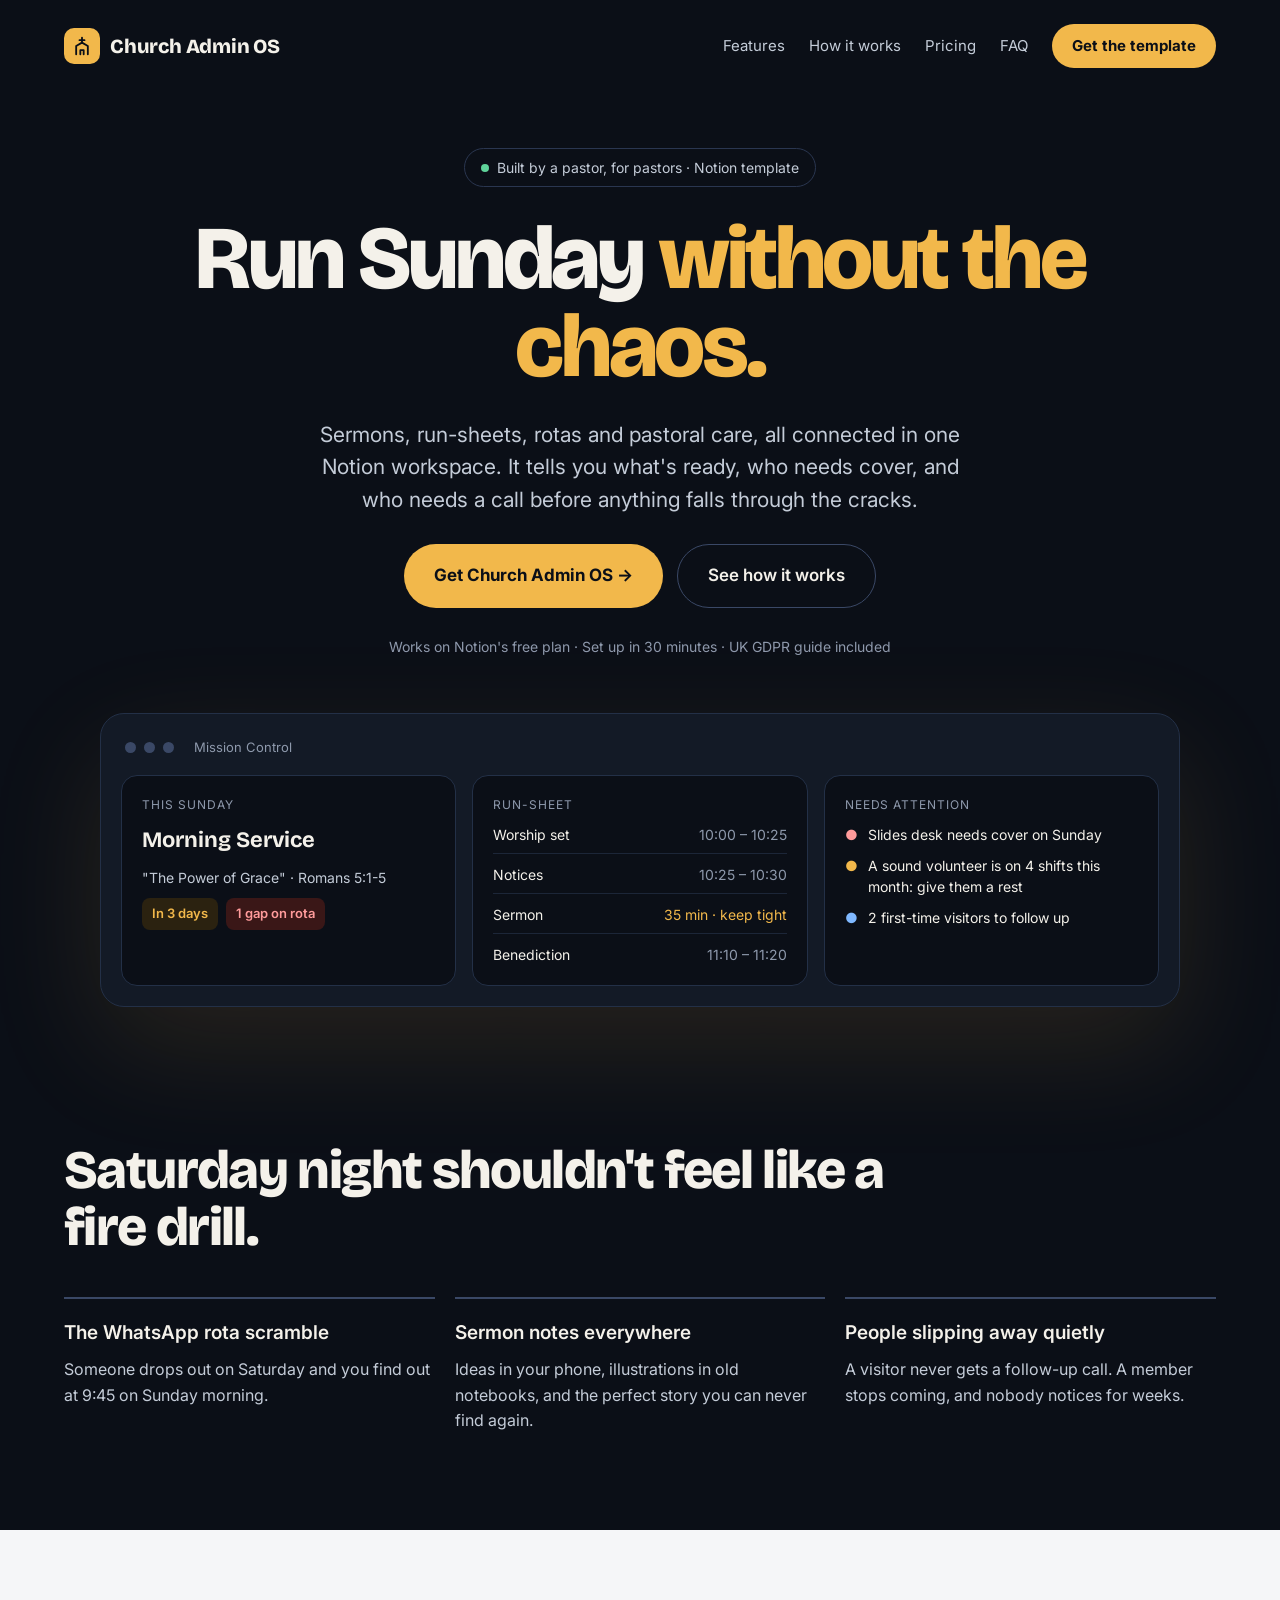
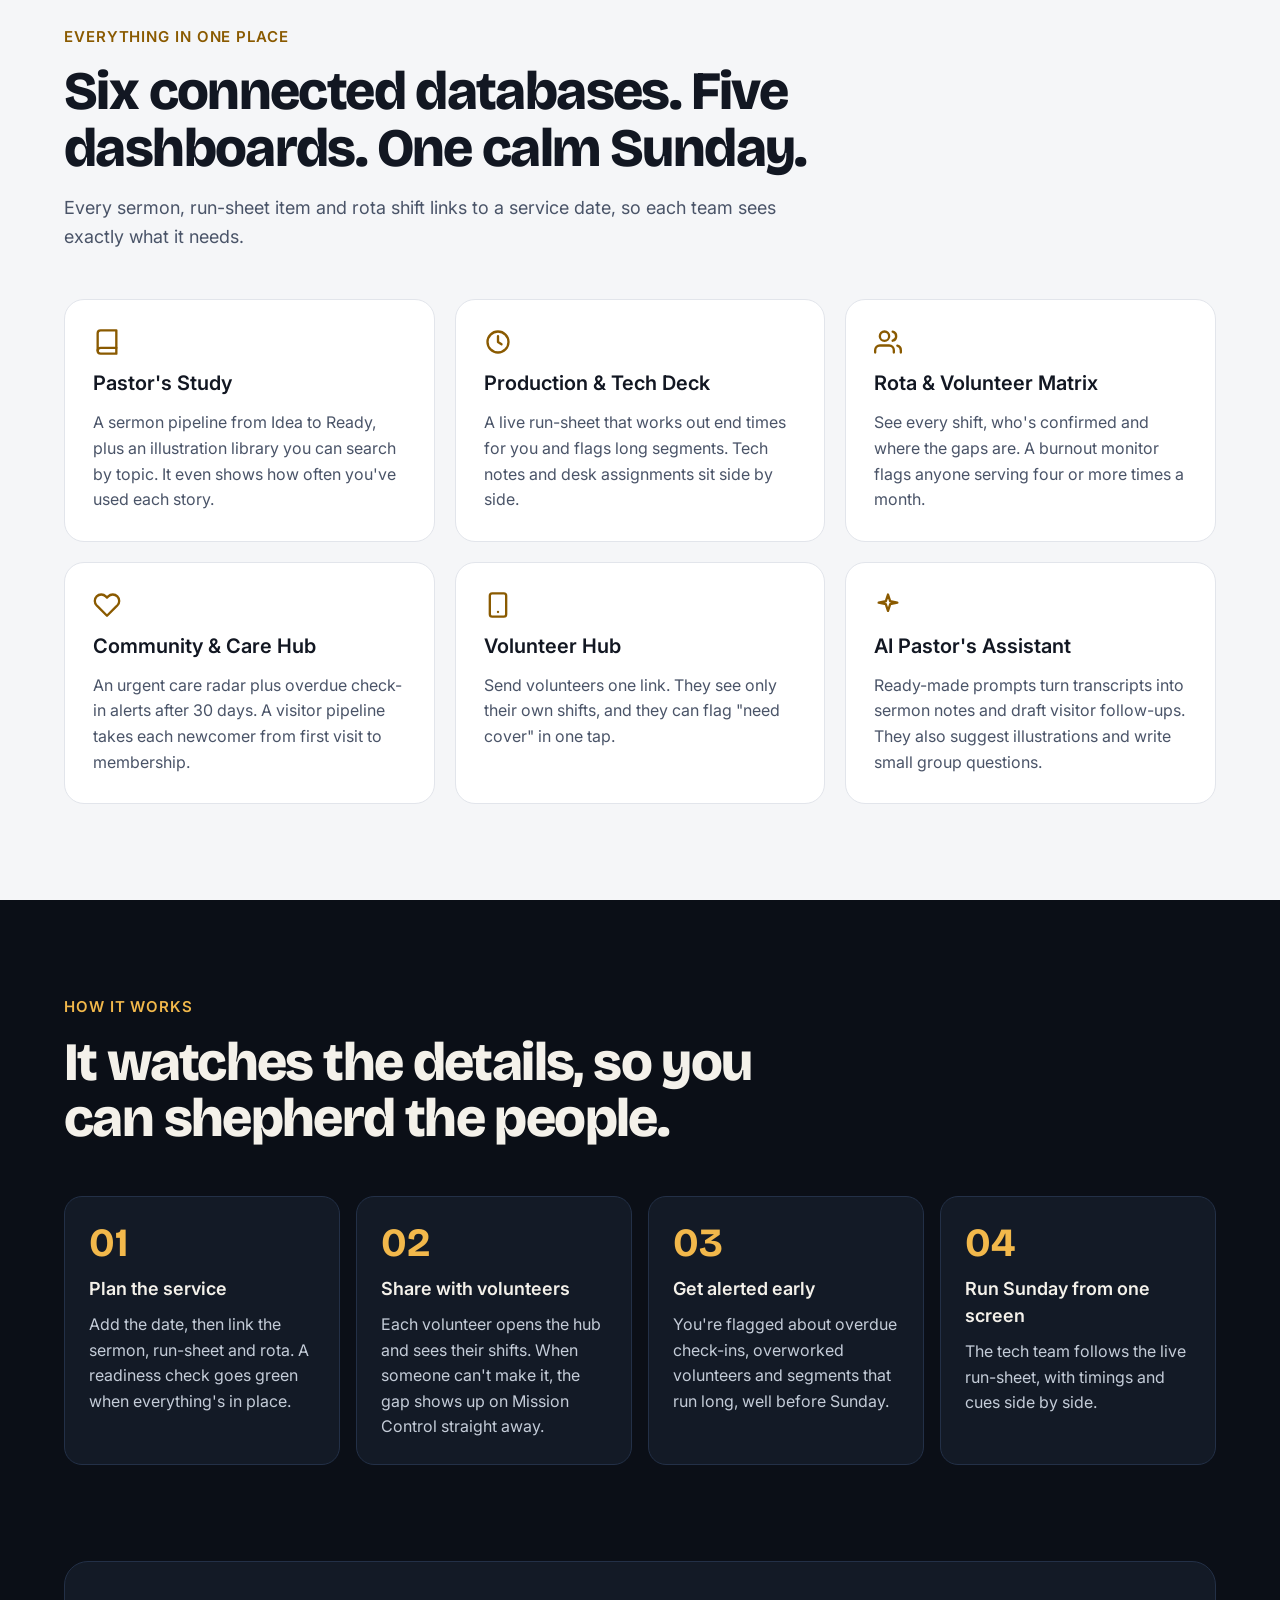
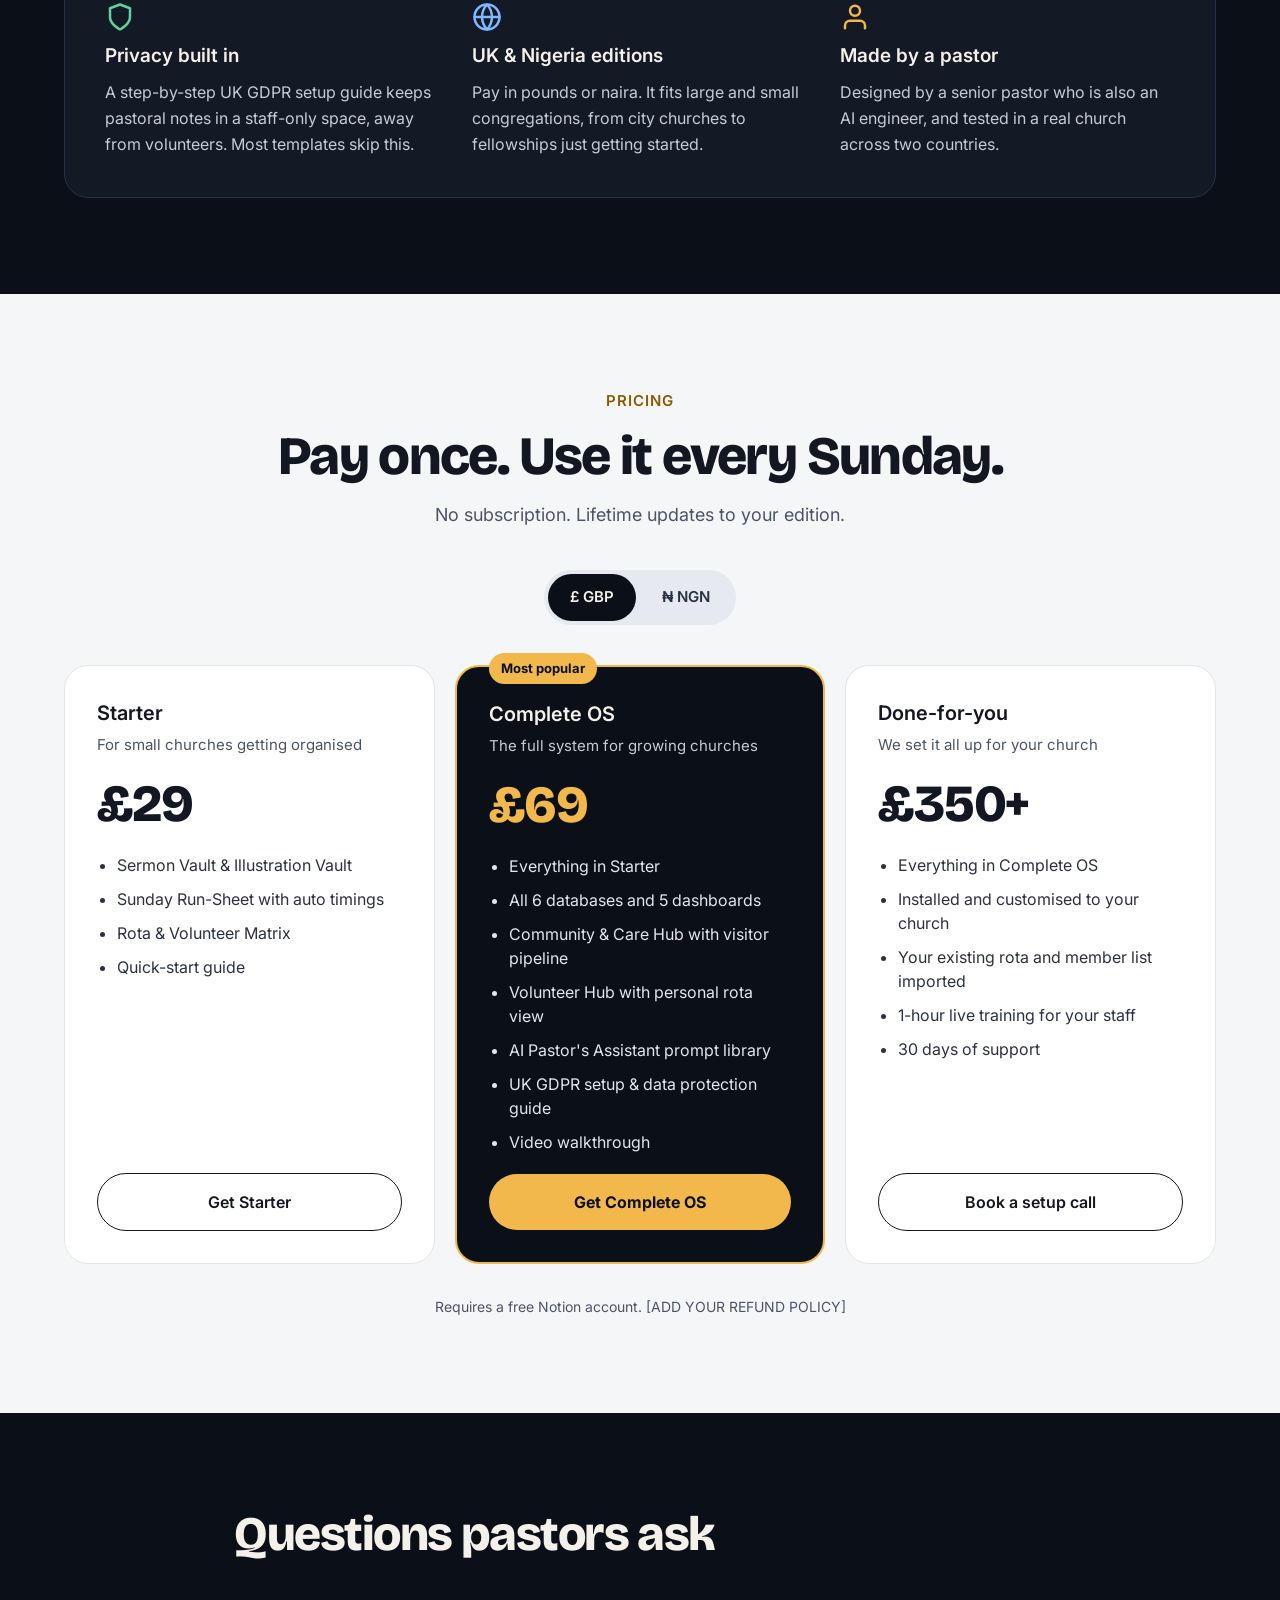
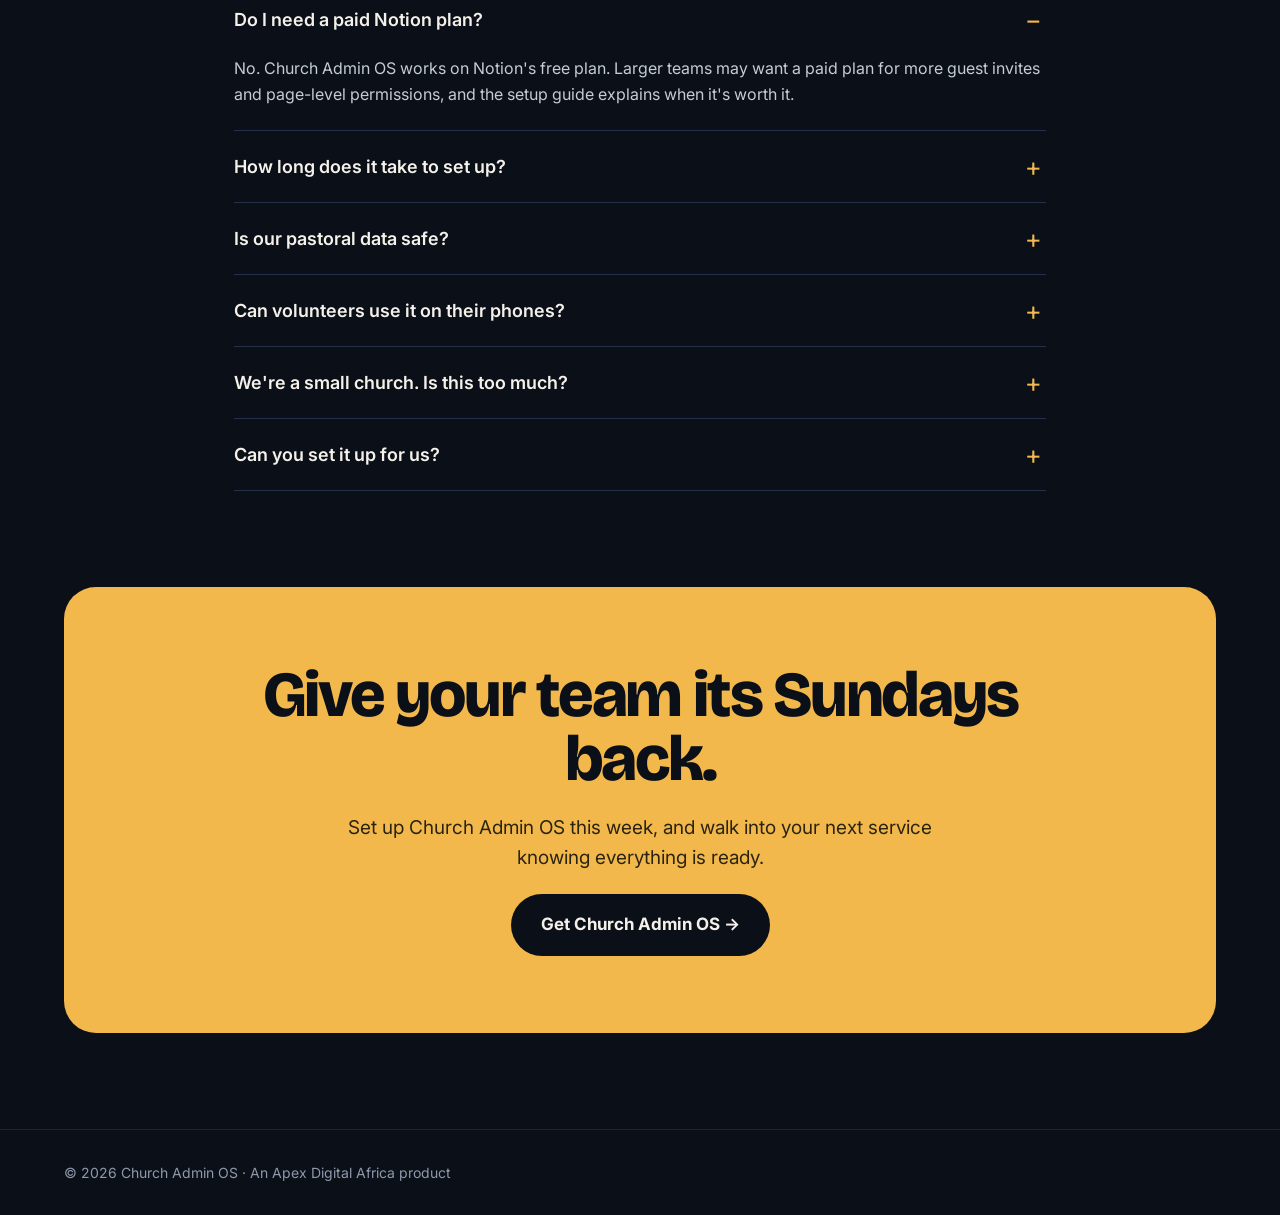
==== index.html @ ea5a67c4 "Church Admin OS landing page Static landing site: hero, features, how it works, pricing with GBP/NGN" ====
<!doctype html>
<html lang="en-GB">
<head>
<meta charset="utf-8">
<meta name="viewport" content="width=device-width, initial-scale=1">
<title>Church Admin OS — Run Sunday without the chaos</title>
<meta name="description" content="Sermons, run-sheets, rotas and pastoral care, connected in one Notion workspace for pastors, staff and volunteers. Includes a UK GDPR setup guide.">
<meta name="theme-color" content="#0B0F17">
<link rel="icon" href="/favicon.svg" type="image/svg+xml">
<link rel="apple-touch-icon" href="/apple-touch-icon.png">

<meta property="og:type" content="website">
<meta property="og:title" content="Church Admin OS — Run Sunday without the chaos">
<meta property="og:description" content="Sermons, run-sheets, rotas and pastoral care in one Notion workspace. Built by a pastor, for pastors.">
<meta property="og:image" content="/og-image.png">
<meta property="og:image:width" content="1200">
<meta property="og:image:height" content="630">
<meta name="twitter:card" content="summary_large_image">

<link rel="preconnect" href="https://fonts.googleapis.com">
<link rel="preconnect" href="https://fonts.gstatic.com" crossorigin>
<link href="https://fonts.googleapis.com/css2?family=Bricolage+Grotesque:opsz,wght@12..96,500;12..96,700;12..96,800&family=Inter:wght@400;500;600;700&display=swap" rel="stylesheet">
<link rel="stylesheet" href="/styles.css">
</head>
<body>

<a class="skip" href="#main">Skip to content</a>

<header class="nav wrap">
  <a class="brand" href="#top" aria-label="Church Admin OS home">
    <span class="mark" aria-hidden="true">
      <svg width="20" height="20" viewBox="0 0 24 24" fill="none" stroke="#0B0F17" stroke-width="2.2" stroke-linecap="round" stroke-linejoin="round"><path d="M12 2v6"/><path d="M9 5h6"/><path d="M5 22V12l7-4 7 4v10"/><path d="M10 22v-5h4v5"/></svg>
    </span>
    <span class="brand-name">Church Admin OS</span>
  </a>
  <nav aria-label="Main">
    <a href="#features">Features</a>
    <a href="#how">How it works</a>
    <a href="#pricing">Pricing</a>
    <a href="#faq">FAQ</a>
    <a class="btn btn-gold btn-sm" href="#pricing">Get the template</a>
  </nav>
</header>

<main id="main">

<!-- HERO -->
<section id="top" class="hero wrap">
  <p class="pill"><span class="dot" aria-hidden="true"></span>Built by a pastor, for pastors · Notion template</p>
  <h1>Run Sunday <span class="gold">without the chaos.</span></h1>
  <p class="lede">Sermons, run-sheets, rotas and pastoral care, all connected in one Notion workspace. It tells you what's ready, who needs cover, and who needs a call before anything falls through the cracks.</p>
  <div class="cta-row">
    <a class="btn btn-gold btn-lg" href="#pricing">Get Church Admin OS →</a>
    <a class="btn btn-ghost btn-lg" href="#how">See how it works</a>
  </div>
  <p class="fine">Works on Notion's free plan · Set up in 30 minutes · UK GDPR guide included</p>

  <div class="mock" aria-label="Preview of the Mission Control dashboard" role="img">
    <div class="mock-bar" aria-hidden="true"><i></i><i></i><i></i><span>Mission Control</span></div>
    <div class="mock-grid" aria-hidden="true">
      <div class="card">
        <p class="eyebrow">This Sunday</p>
        <p class="card-title">Morning Service</p>
        <p class="muted">"The Power of Grace" · Romans 5:1-5</p>
        <div class="tags"><span class="tag tag-gold">In 3 days</span><span class="tag tag-red">1 gap on rota</span></div>
      </div>
      <div class="card">
        <p class="eyebrow">Run-sheet</p>
        <div class="row"><span>Worship set</span><span class="muted">10:00 – 10:25</span></div>
        <div class="row"><span>Notices</span><span class="muted">10:25 – 10:30</span></div>
        <div class="row"><span>Sermon</span><span class="gold">35 min · keep tight</span></div>
        <div class="row last"><span>Benediction</span><span class="muted">11:10 – 11:20</span></div>
      </div>
      <div class="card">
        <p class="eyebrow">Needs attention</p>
        <p class="alert"><b class="c-red">●</b>Slides desk needs cover on Sunday</p>
        <p class="alert"><b class="c-gold">●</b>A sound volunteer is on 4 shifts this month: give them a rest</p>
        <p class="alert"><b class="c-blue">●</b>2 first-time visitors to follow up</p>
      </div>
    </div>
  </div>
</section>

<!-- PROBLEM -->
<section class="wrap section">
  <h2 class="h2 narrow">Saturday night shouldn't feel like a fire drill.</h2>
  <div class="grid-3">
    <div class="pain"><h3>The WhatsApp rota scramble</h3><p>Someone drops out on Saturday and you find out at 9:45 on Sunday morning.</p></div>
    <div class="pain"><h3>Sermon notes everywhere</h3><p>Ideas in your phone, illustrations in old notebooks, and the perfect story you can never find again.</p></div>
    <div class="pain"><h3>People slipping away quietly</h3><p>A visitor never gets a follow-up call. A member stops coming, and nobody notices for weeks.</p></div>
  </div>
</section>

<!-- FEATURES -->
<section id="features" class="light">
  <div class="wrap section">
    <div class="head">
      <p class="kicker kicker-dark">Everything in one place</p>
      <h2 class="h2">Six connected databases. Five dashboards. One calm Sunday.</h2>
      <p class="sub">Every sermon, run-sheet item and rota shift links to a service date, so each team sees exactly what it needs.</p>
    </div>
    <div class="grid-feat">
      <article class="feat">
        <svg viewBox="0 0 24 24" aria-hidden="true"><path d="M4 19.5A2.5 2.5 0 0 1 6.5 17H20"/><path d="M6.5 2H20v20H6.5A2.5 2.5 0 0 1 4 19.5v-15A2.5 2.5 0 0 1 6.5 2z"/></svg>
        <h3>Pastor's Study</h3>
        <p>A sermon pipeline from Idea to Ready, plus an illustration library you can search by topic. It even shows how often you've used each story.</p>
      </article>
      <article class="feat">
        <svg viewBox="0 0 24 24" aria-hidden="true"><circle cx="12" cy="12" r="9"/><path d="M12 7v5l3 2"/></svg>
        <h3>Production &amp; Tech Deck</h3>
        <p>A live run-sheet that works out end times for you and flags long segments. Tech notes and desk assignments sit side by side.</p>
      </article>
      <article class="feat">
        <svg viewBox="0 0 24 24" aria-hidden="true"><path d="M17 21v-2a4 4 0 0 0-4-4H5a4 4 0 0 0-4 4v2"/><circle cx="9" cy="7" r="4"/><path d="M23 21v-2a4 4 0 0 0-3-3.87"/><path d="M16 3.13a4 4 0 0 1 0 7.75"/></svg>
        <h3>Rota &amp; Volunteer Matrix</h3>
        <p>See every shift, who's confirmed and where the gaps are. A burnout monitor flags anyone serving four or more times a month.</p>
      </article>
      <article class="feat">
        <svg viewBox="0 0 24 24" aria-hidden="true"><path d="M20.84 4.61a5.5 5.5 0 0 0-7.78 0L12 5.67l-1.06-1.06a5.5 5.5 0 0 0-7.78 7.78l1.06 1.06L12 21.23l7.78-7.78 1.06-1.06a5.5 5.5 0 0 0 0-7.78z"/></svg>
        <h3>Community &amp; Care Hub</h3>
        <p>An urgent care radar plus overdue check-in alerts after 30 days. A visitor pipeline takes each newcomer from first visit to membership.</p>
      </article>
      <article class="feat">
        <svg viewBox="0 0 24 24" aria-hidden="true"><rect x="5" y="2" width="14" height="20" rx="2"/><path d="M12 18h.01"/></svg>
        <h3>Volunteer Hub</h3>
        <p>Send volunteers one link. They see only their own shifts, and they can flag "need cover" in one tap.</p>
      </article>
      <article class="feat">
        <svg viewBox="0 0 24 24" aria-hidden="true"><path d="M12 3l1.9 5.8L20 10l-6.1 1.2L12 17l-1.9-5.8L4 10l6.1-1.2z"/></svg>
        <h3>AI Pastor's Assistant</h3>
        <p>Ready-made prompts turn transcripts into sermon notes and draft visitor follow-ups. They also suggest illustrations and write small group questions.</p>
      </article>
    </div>
  </div>
</section>

<!-- HOW -->
<section id="how" class="wrap section">
  <div class="head">
    <p class="kicker">How it works</p>
    <h2 class="h2">It watches the details, so you can shepherd the people.</h2>
  </div>
  <ol class="steps">
    <li><span class="num">01</span><h3>Plan the service</h3><p>Add the date, then link the sermon, run-sheet and rota. A readiness check goes green when everything's in place.</p></li>
    <li><span class="num">02</span><h3>Share with volunteers</h3><p>Each volunteer opens the hub and sees their shifts. When someone can't make it, the gap shows up on Mission Control straight away.</p></li>
    <li><span class="num">03</span><h3>Get alerted early</h3><p>You're flagged about overdue check-ins, overworked volunteers and segments that run long, well before Sunday.</p></li>
    <li><span class="num">04</span><h3>Run Sunday from one screen</h3><p>The tech team follows the live run-sheet, with timings and cues side by side.</p></li>
  </ol>
</section>

<!-- TRUST -->
<section class="wrap section-tight">
  <div class="trust">
    <div>
      <svg viewBox="0 0 24 24" class="ic-green" aria-hidden="true"><path d="M12 22s8-4 8-10V5l-8-3-8 3v7c0 6 8 10 8 10z"/></svg>
      <h3>Privacy built in</h3>
      <p>A step-by-step UK GDPR setup guide keeps pastoral notes in a staff-only space, away from volunteers. Most templates skip this.</p>
    </div>
    <div>
      <svg viewBox="0 0 24 24" class="ic-blue" aria-hidden="true"><circle cx="12" cy="12" r="10"/><path d="M2 12h20"/><path d="M12 2a15.3 15.3 0 0 1 4 10 15.3 15.3 0 0 1-4 10 15.3 15.3 0 0 1-4-10 15.3 15.3 0 0 1 4-10z"/></svg>
      <h3>UK &amp; Nigeria editions</h3>
      <p>Pay in pounds or naira. It fits large and small congregations, from city churches to fellowships just getting started.</p>
    </div>
    <div>
      <svg viewBox="0 0 24 24" class="ic-gold" aria-hidden="true"><path d="M20 21v-2a4 4 0 0 0-4-4H8a4 4 0 0 0-4 4v2"/><circle cx="12" cy="7" r="4"/></svg>
      <h3>Made by a pastor</h3>
      <p>Designed by a senior pastor who is also an AI engineer, and tested in a real church across two countries.</p>
    </div>
  </div>
</section>

<!-- TESTIMONIAL: hidden until you add a real quote (see README) -->
<section class="wrap quote" hidden>
  <blockquote>
    <p>"[ADD A REAL QUOTE FROM AN EARLY PASTOR OR CHURCH ADMIN]"</p>
    <footer>[Name], [Role], [Church, City]</footer>
  </blockquote>
</section>

<!-- PRICING -->
<section id="pricing" class="light">
  <div class="wrap section center">
    <div class="head center">
      <p class="kicker kicker-dark">Pricing</p>
      <h2 class="h2">Pay once. Use it every Sunday.</h2>
      <p class="sub">No subscription. Lifetime updates to your edition.</p>
    </div>

    <div class="toggle" role="group" aria-label="Currency">
      <button type="button" data-cur="gbp" aria-pressed="true">£ GBP</button>
      <button type="button" data-cur="ngn" aria-pressed="false">₦ NGN</button>
    </div>

    <div class="plans">
      <div class="plan">
        <h3>Starter</h3>
        <p class="plan-sub">For small churches getting organised</p>
        <p class="price" data-gbp="£29" data-ngn="₦25,000">£29</p>
        <ul>
          <li>Sermon Vault &amp; Illustration Vault</li>
          <li>Sunday Run-Sheet with auto timings</li>
          <li>Rota &amp; Volunteer Matrix</li>
          <li>Quick-start guide</li>
        </ul>
        <a class="btn btn-outline" data-checkout="starter" href="#pricing">Get Starter</a>
      </div>

      <div class="plan plan-featured">
        <span class="badge">Most popular</span>
        <h3>Complete OS</h3>
        <p class="plan-sub">The full system for growing churches</p>
        <p class="price gold" data-gbp="£69" data-ngn="₦60,000">£69</p>
        <ul>
          <li>Everything in Starter</li>
          <li>All 6 databases and 5 dashboards</li>
          <li>Community &amp; Care Hub with visitor pipeline</li>
          <li>Volunteer Hub with personal rota view</li>
          <li>AI Pastor's Assistant prompt library</li>
          <li>UK GDPR setup &amp; data protection guide</li>
          <li>Video walkthrough</li>
        </ul>
        <a class="btn btn-gold" data-checkout="complete" href="#pricing">Get Complete OS</a>
      </div>

      <div class="plan">
        <h3>Done-for-you</h3>
        <p class="plan-sub">We set it all up for your church</p>
        <p class="price" data-gbp="£350+" data-ngn="₦300,000+">£350+</p>
        <ul>
          <li>Everything in Complete OS</li>
          <li>Installed and customised to your church</li>
          <li>Your existing rota and member list imported</li>
          <li>1-hour live training for your staff</li>
          <li>30 days of support</li>
        </ul>
        <a class="btn btn-outline" data-checkout="done_for_you" href="#pricing">Book a setup call</a>
      </div>
    </div>
    <p class="fine dark">Requires a free Notion account. <span id="refund-policy">[ADD YOUR REFUND POLICY]</span></p>
  </div>
</section>

<!-- FAQ -->
<section id="faq" class="wrap section faq">
  <h2 class="h2">Questions pastors ask</h2>
  <details open>
    <summary>Do I need a paid Notion plan?</summary>
    <p>No. Church Admin OS works on Notion's free plan. Larger teams may want a paid plan for more guest invites and page-level permissions, and the setup guide explains when it's worth it.</p>
  </details>
  <details>
    <summary>How long does it take to set up?</summary>
    <p>About 30 minutes for the basics. The setup guide walks you through clearing the demo data, adding your first Sunday and inviting volunteers.</p>
  </details>
  <details>
    <summary>Is our pastoral data safe?</summary>
    <p>The template includes a UK GDPR setup guide. It shows you how to keep care notes in a staff-only area so volunteers only ever see their own rota.</p>
  </details>
  <details>
    <summary>Can volunteers use it on their phones?</summary>
    <p>Yes. The Volunteer Hub works in the free Notion mobile app. Volunteers tap a link to see their shifts and can flag when they need cover.</p>
  </details>
  <details>
    <summary>We're a small church. Is this too much?</summary>
    <p>Start with the Starter edition and only the parts you need. Everything is connected, so you can grow into the full system later.</p>
  </details>
  <details>
    <summary>Can you set it up for us?</summary>
    <p>Yes. The Done-for-you package includes installation, customisation, importing your existing lists and live training for your team.</p>
  </details>
</section>

<!-- FINAL CTA -->
<section class="wrap section-tight">
  <div class="final">
    <h2>Give your team its Sundays back.</h2>
    <p>Set up Church Admin OS this week, and walk into your next service knowing everything is ready.</p>
    <a class="btn btn-dark btn-lg" href="#pricing">Get Church Admin OS →</a>
  </div>
</section>

</main>

<footer class="foot">
  <div class="wrap foot-in">
    <p>© <span id="year">2026</span> Church Admin OS · An Apex Digital Africa product</p>
  </div>
</footer>

<script src="/main.js" defer></script>
</body>
</html>
---- styles.css ----
:root {
  --ink: #0B0F17;
  --surface: #131A26;
  --line: #233047;
  --line-soft: #1C2638;
  --text: #F4F1EA;
  --muted: #C4CCD8;
  --faint: #8E99AC;
  --gold: #F2B84B;
  --gold-hover: #FFD27A;
  --gold-deep: #8A5A00;
  --light: #F5F6F8;
  --light-line: #E2E5EB;
  --light-text: #121722;
  --light-muted: #4A5468;
  --red: #FF9B9B;
  --blue: #7FB8FF;
  --green: #5FD39A;
  --display: 'Bricolage Grotesque', system-ui, sans-serif;
  --body: Inter, system-ui, -apple-system, 'Segoe UI', sans-serif;
}

*, *::before, *::after { box-sizing: border-box; }
html { scroll-behavior: smooth; }
@media (prefers-reduced-motion: reduce) { html { scroll-behavior: auto; } }
body { margin: 0; background: var(--ink); color: var(--text); font-family: var(--body); line-height: 1.5; -webkit-font-smoothing: antialiased; }
h1, h2, h3, p { margin: 0; }
img, svg { display: block; }
a { color: var(--gold); }
a:hover { color: var(--gold-hover); }
:focus-visible { outline: 3px solid var(--gold); outline-offset: 3px; border-radius: 6px; }

.skip { position: absolute; left: -9999px; top: 8px; background: var(--gold); color: var(--ink); padding: 10px 16px; border-radius: 8px; font-weight: 600; z-index: 10; }
.skip:focus { left: 8px; }

.wrap { max-width: 1200px; margin: 0 auto; padding-left: 24px; padding-right: 24px; }
.section { padding-top: 96px; padding-bottom: 96px; }
.section-tight { padding-bottom: 96px; }
.center { text-align: center; }

/* NAV */
.nav { display: flex; flex-wrap: wrap; align-items: center; justify-content: space-between; gap: 16px; padding-top: 24px; padding-bottom: 24px; }
.brand { display: flex; align-items: center; gap: 10px; text-decoration: none; color: var(--text); }
.brand:hover { color: var(--text); }
.mark { width: 36px; height: 36px; border-radius: 10px; background: var(--gold); display: flex; align-items: center; justify-content: center; }
.brand-name { font-family: var(--display); font-weight: 800; font-size: 20px; letter-spacing: -0.01em; }
.nav nav { display: flex; flex-wrap: wrap; align-items: center; gap: 24px; font-size: 15px; }
.nav nav a:not(.btn) { color: var(--muted); text-decoration: none; }
.nav nav a:not(.btn):hover { color: var(--text); }
@media (max-width: 720px) {
  .nav { flex-wrap: nowrap; }
  .nav nav { gap: 0; }
  .nav nav a:not(.btn) { display: none; }
  .brand-name { font-size: 17px; }
  .btn-sm { padding: 10px 16px; font-size: 14px; white-space: nowrap; }
}

/* BUTTONS */
.btn { display: inline-flex; align-items: center; justify-content: center; min-height: 44px; border-radius: 999px; font-weight: 600; text-decoration: none; transition: transform .15s ease, background-color .15s ease; }
.btn:hover { transform: translateY(-1px); }
.btn-sm { padding: 10px 20px; }
.btn-lg { padding: 18px 30px; font-size: 17px; }
.btn-gold { background: var(--gold); color: var(--ink); font-weight: 700; }
.btn-gold:hover { background: var(--gold-hover); color: var(--ink); }
.btn-ghost { border: 1px solid #3A4866; color: var(--text); }
.btn-ghost:hover { border-color: var(--muted); color: var(--text); }
.btn-outline { border: 1.5px solid var(--light-text); color: var(--light-text); padding: 16px; }
.btn-outline:hover { background: var(--light-text); color: #fff; }
.btn-dark { background: var(--ink); color: var(--text); font-weight: 700; }
.btn-dark:hover { color: var(--gold); }
.plan .btn { width: 100%; padding: 16px; }

/* HERO */
.hero { display: flex; flex-direction: column; align-items: center; text-align: center; gap: 28px; padding-top: 56px; padding-bottom: 40px; }
.pill { display: inline-flex; align-items: center; gap: 8px; border: 1px solid #2A3650; border-radius: 999px; padding: 8px 16px; font-size: 14px; color: var(--muted); }
.dot { width: 8px; height: 8px; border-radius: 50%; background: var(--green); }
h1 { font-family: var(--display); font-weight: 800; font-size: clamp(44px, 7vw, 92px); line-height: 0.98; letter-spacing: -0.035em; max-width: 1000px; }
.gold { color: var(--gold); }
.lede { font-size: clamp(18px, 2vw, 21px); line-height: 1.55; color: var(--muted); max-width: 680px; }
.cta-row { display: flex; flex-wrap: wrap; justify-content: center; gap: 14px; }
.fine { font-size: 14px; color: var(--faint); }
.fine.dark { color: var(--light-muted); margin-top: 32px; }

/* MOCK */
.mock { width: 100%; max-width: 1080px; margin-top: 28px; background: var(--surface); border: 1px solid var(--line); border-radius: 24px; padding: 20px; text-align: left; box-shadow: 0 40px 120px rgba(242,184,75,.12); }
.mock-bar { display: flex; align-items: center; gap: 8px; padding: 4px 4px 18px; }
.mock-bar i { width: 11px; height: 11px; border-radius: 50%; background: #3A4866; }
.mock-bar span { margin-left: 12px; font-size: 13px; color: var(--faint); }
.mock-grid { display: grid; grid-template-columns: repeat(auto-fit, minmax(240px, 1fr)); gap: 16px; }
.card { background: var(--ink); border: 1px solid var(--line); border-radius: 16px; padding: 20px; display: flex; flex-direction: column; gap: 10px; }
.eyebrow { font-size: 12px; text-transform: uppercase; letter-spacing: .08em; color: var(--faint); }
.card-title { font-family: var(--display); font-weight: 700; font-size: 22px; }
.muted { color: var(--muted); font-size: 14px; }
.row .muted { color: var(--faint); }
.tags { display: flex; flex-wrap: wrap; gap: 8px; }
.tag { font-size: 13px; font-weight: 600; padding: 6px 10px; border-radius: 8px; }
.tag-gold { background: #2B2210; color: var(--gold); }
.tag-red { background: #3A1717; color: var(--red); }
.row { display: flex; justify-content: space-between; gap: 12px; font-size: 14px; border-bottom: 1px solid var(--line-soft); padding-bottom: 8px; }
.row.last { border-bottom: 0; padding-bottom: 0; }
.row .gold { font-size: 14px; }
.alert { display: flex; gap: 10px; font-size: 14px; }
.alert b { font-weight: 400; }
.c-red { color: var(--red); } .c-gold { color: var(--gold); } .c-blue { color: var(--blue); }

/* HEADINGS */
.h2 { font-family: var(--display); font-weight: 800; font-size: clamp(32px, 4.5vw, 54px); line-height: 1.05; letter-spacing: -0.03em; }
.narrow { max-width: 820px; margin-bottom: 40px; }
.head { display: flex; flex-direction: column; gap: 16px; max-width: 760px; margin-bottom: 48px; }
.head.center { align-items: center; margin-left: auto; margin-right: auto; margin-bottom: 40px; }
.kicker { font-weight: 600; color: var(--gold); font-size: 15px; letter-spacing: .06em; text-transform: uppercase; }
.kicker-dark { color: var(--gold-deep); }
.sub { font-size: 18px; line-height: 1.6; color: var(--light-muted); }

/* PROBLEM */
.grid-3 { display: grid; grid-template-columns: repeat(auto-fit, minmax(280px, 1fr)); gap: 20px; }
.pain { border-top: 2px solid #3A4866; padding-top: 20px; display: flex; flex-direction: column; gap: 10px; }
.pain h3 { font-weight: 600; font-size: 19px; }
.pain p { color: var(--muted); line-height: 1.6; }

/* LIGHT SECTIONS */
.light { background: var(--light); color: var(--light-text); }
.grid-feat { display: grid; grid-template-columns: repeat(auto-fit, minmax(300px, 1fr)); gap: 20px; }
.feat { background: #fff; border: 1px solid var(--light-line); border-radius: 20px; padding: 28px; display: flex; flex-direction: column; gap: 12px; transition: transform .2s ease, box-shadow .2s ease; }
.feat:hover { transform: translateY(-3px); box-shadow: 0 18px 40px rgba(18,23,34,.08); }
.feat svg { width: 28px; height: 28px; fill: none; stroke: var(--gold-deep); stroke-width: 2; stroke-linecap: round; stroke-linejoin: round; }
.feat h3 { font-size: 20px; font-weight: 600; }
.feat p { color: var(--light-muted); line-height: 1.6; }

/* STEPS */
.steps { list-style: none; padding: 0; margin: 0; display: grid; grid-template-columns: repeat(auto-fit, minmax(260px, 1fr)); gap: 16px; }
.steps li { background: var(--surface); border: 1px solid var(--line); border-radius: 18px; padding: 24px; display: flex; flex-direction: column; gap: 10px; }
.num { font-family: var(--display); font-weight: 700; font-size: 40px; color: var(--gold); line-height: 1.1; }
.steps h3 { font-weight: 600; font-size: 18px; }
.steps p { color: var(--muted); line-height: 1.6; }

/* TRUST */
.trust { background: var(--surface); border: 1px solid var(--line); border-radius: 24px; padding: 40px; display: grid; grid-template-columns: repeat(auto-fit, minmax(280px, 1fr)); gap: 32px; }
.trust > div { display: flex; flex-direction: column; gap: 10px; }
.trust svg { width: 30px; height: 30px; fill: none; stroke-width: 2; stroke-linecap: round; stroke-linejoin: round; }
.ic-green { stroke: var(--green); } .ic-blue { stroke: var(--blue); } .ic-gold { stroke: var(--gold); }
.trust h3 { font-weight: 600; font-size: 19px; }
.trust p { color: var(--muted); line-height: 1.6; }

/* QUOTE */
.quote { max-width: 900px; padding-bottom: 96px; text-align: center; }
.quote blockquote { margin: 0; display: flex; flex-direction: column; gap: 20px; }
.quote p { font-family: var(--display); font-weight: 500; font-size: clamp(24px, 3vw, 34px); line-height: 1.3; letter-spacing: -.015em; }
.quote footer { color: var(--faint); }

/* PRICING */
.toggle { display: inline-flex; background: #E6E9EF; border-radius: 999px; padding: 4px; gap: 4px; margin-bottom: 40px; }
.toggle button { border: 0; border-radius: 999px; padding: 12px 22px; min-height: 44px; font: inherit; font-weight: 600; font-size: 15px; cursor: pointer; background: transparent; color: #2A3242; }
.toggle button[aria-pressed="true"] { background: var(--ink); color: var(--text); }
.plans { display: grid; grid-template-columns: repeat(auto-fit, minmax(290px, 1fr)); gap: 20px; align-items: stretch; text-align: left; }
.plan { background: #fff; border: 1px solid var(--light-line); border-radius: 24px; padding: 32px; display: flex; flex-direction: column; gap: 20px; position: relative; }
.plan h3 { font-weight: 600; font-size: 20px; }
.plan-sub { color: var(--light-muted); font-size: 15px; margin-top: -14px; }
.price { font-family: var(--display); font-weight: 800; font-size: 52px; letter-spacing: -.03em; line-height: 1.1; }
.plan ul { margin: 0; padding-left: 20px; display: flex; flex-direction: column; gap: 10px; color: #2A3242; line-height: 1.5; flex-grow: 1; }
.plan-featured { background: var(--ink); color: var(--text); border: 2px solid var(--gold); }
.plan-featured .plan-sub { color: var(--muted); }
.plan-featured ul { color: #E2E6EE; }
.badge { position: absolute; top: -14px; left: 32px; background: var(--gold); color: var(--ink); font-size: 13px; font-weight: 700; padding: 6px 12px; border-radius: 999px; }

/* FAQ */
.faq { max-width: 860px; }
.faq .h2 { font-size: clamp(32px, 4.5vw, 48px); margin-bottom: 24px; }
details { border-bottom: 1px solid var(--line); }
summary { list-style: none; cursor: pointer; font-weight: 600; font-size: 18px; padding: 22px 40px 22px 0; position: relative; min-height: 44px; }
summary::-webkit-details-marker { display: none; }
summary::after { content: '+'; position: absolute; right: 4px; top: 50%; transform: translateY(-50%); color: var(--gold); font-size: 26px; font-weight: 400; }
details[open] summary::after { content: '−'; }
details p { padding-bottom: 22px; color: var(--muted); line-height: 1.65; }

/* FINAL */
.final { background: var(--gold); color: var(--ink); border-radius: 32px; padding: clamp(40px, 6vw, 80px); display: flex; flex-direction: column; align-items: center; text-align: center; gap: 22px; }
.final h2 { font-family: var(--display); font-weight: 800; font-size: clamp(34px, 5vw, 64px); line-height: 1; letter-spacing: -.035em; max-width: 820px; }
.final p { font-size: 19px; line-height: 1.55; max-width: 600px; color: #2A2310; }

/* FOOTER */
.foot { border-top: 1px solid var(--line-soft); }
.foot-in { padding-top: 32px; padding-bottom: 32px; font-size: 14px; color: var(--faint); }
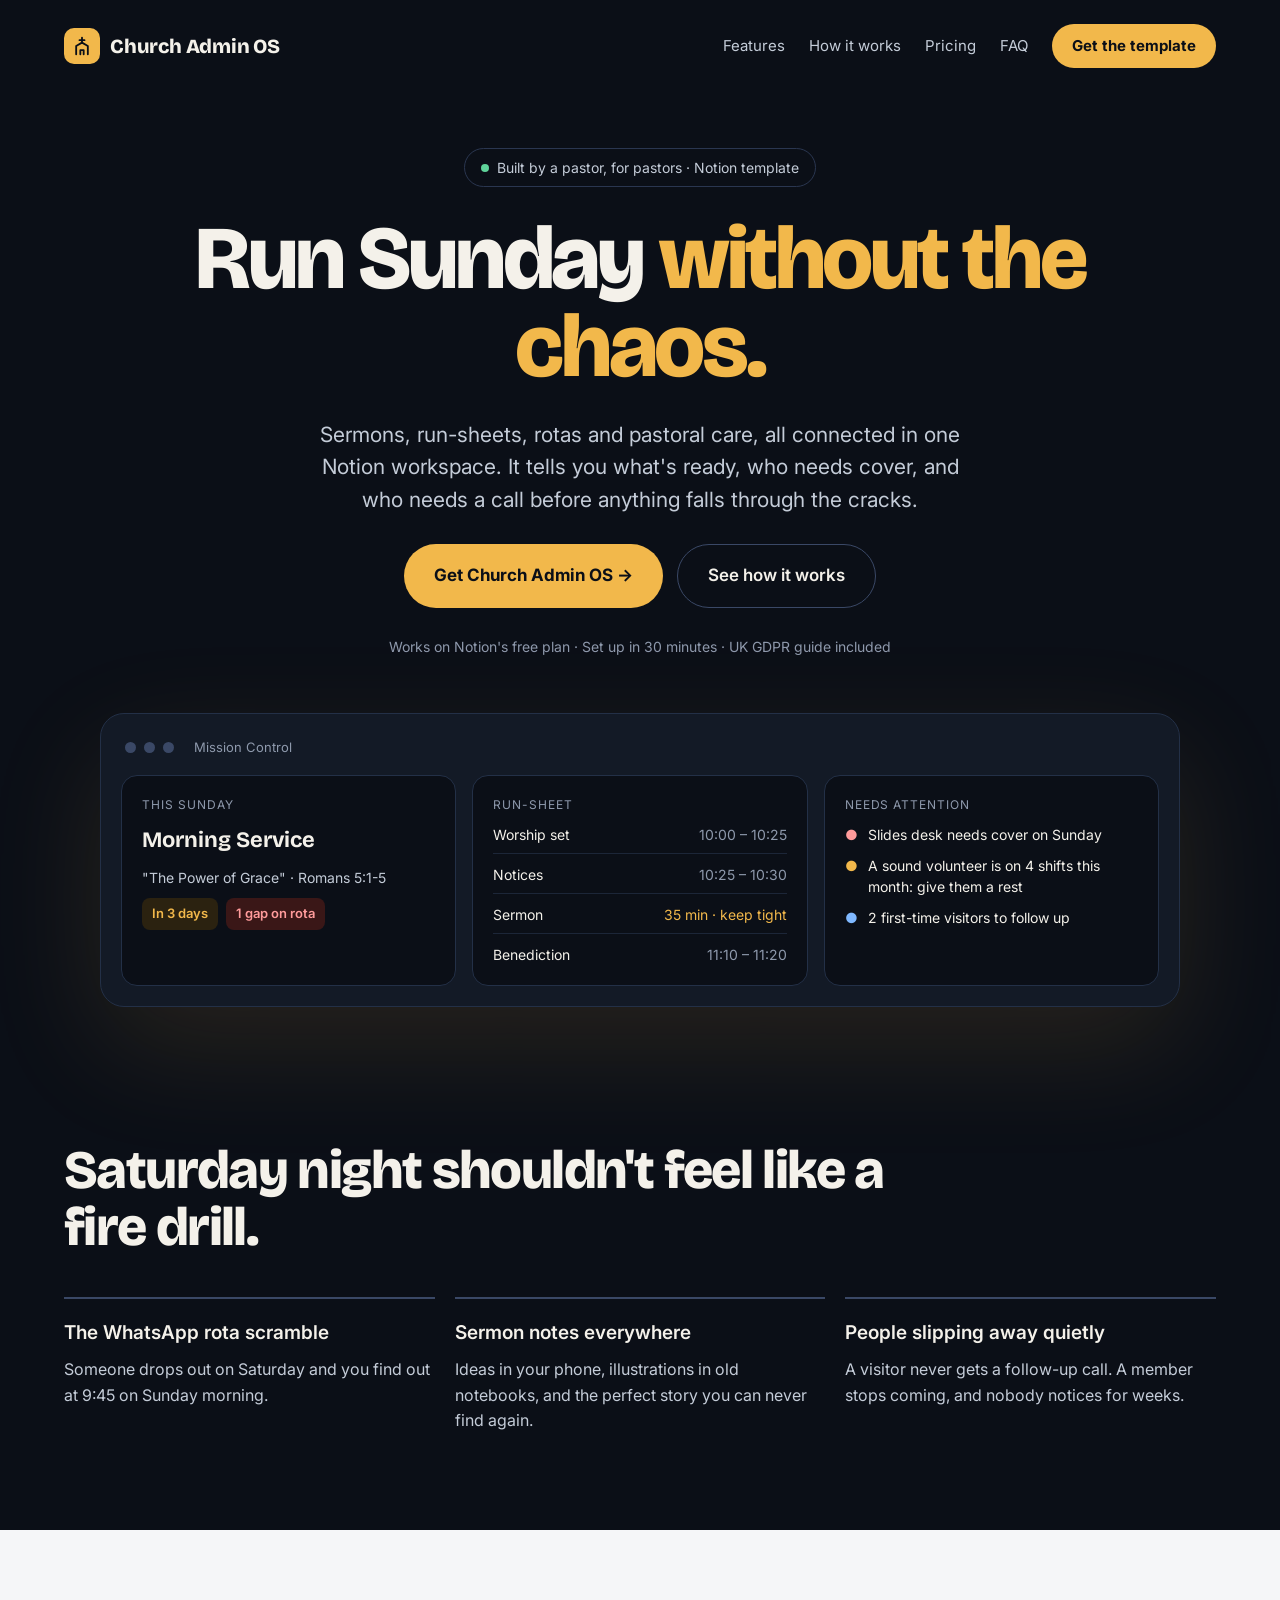
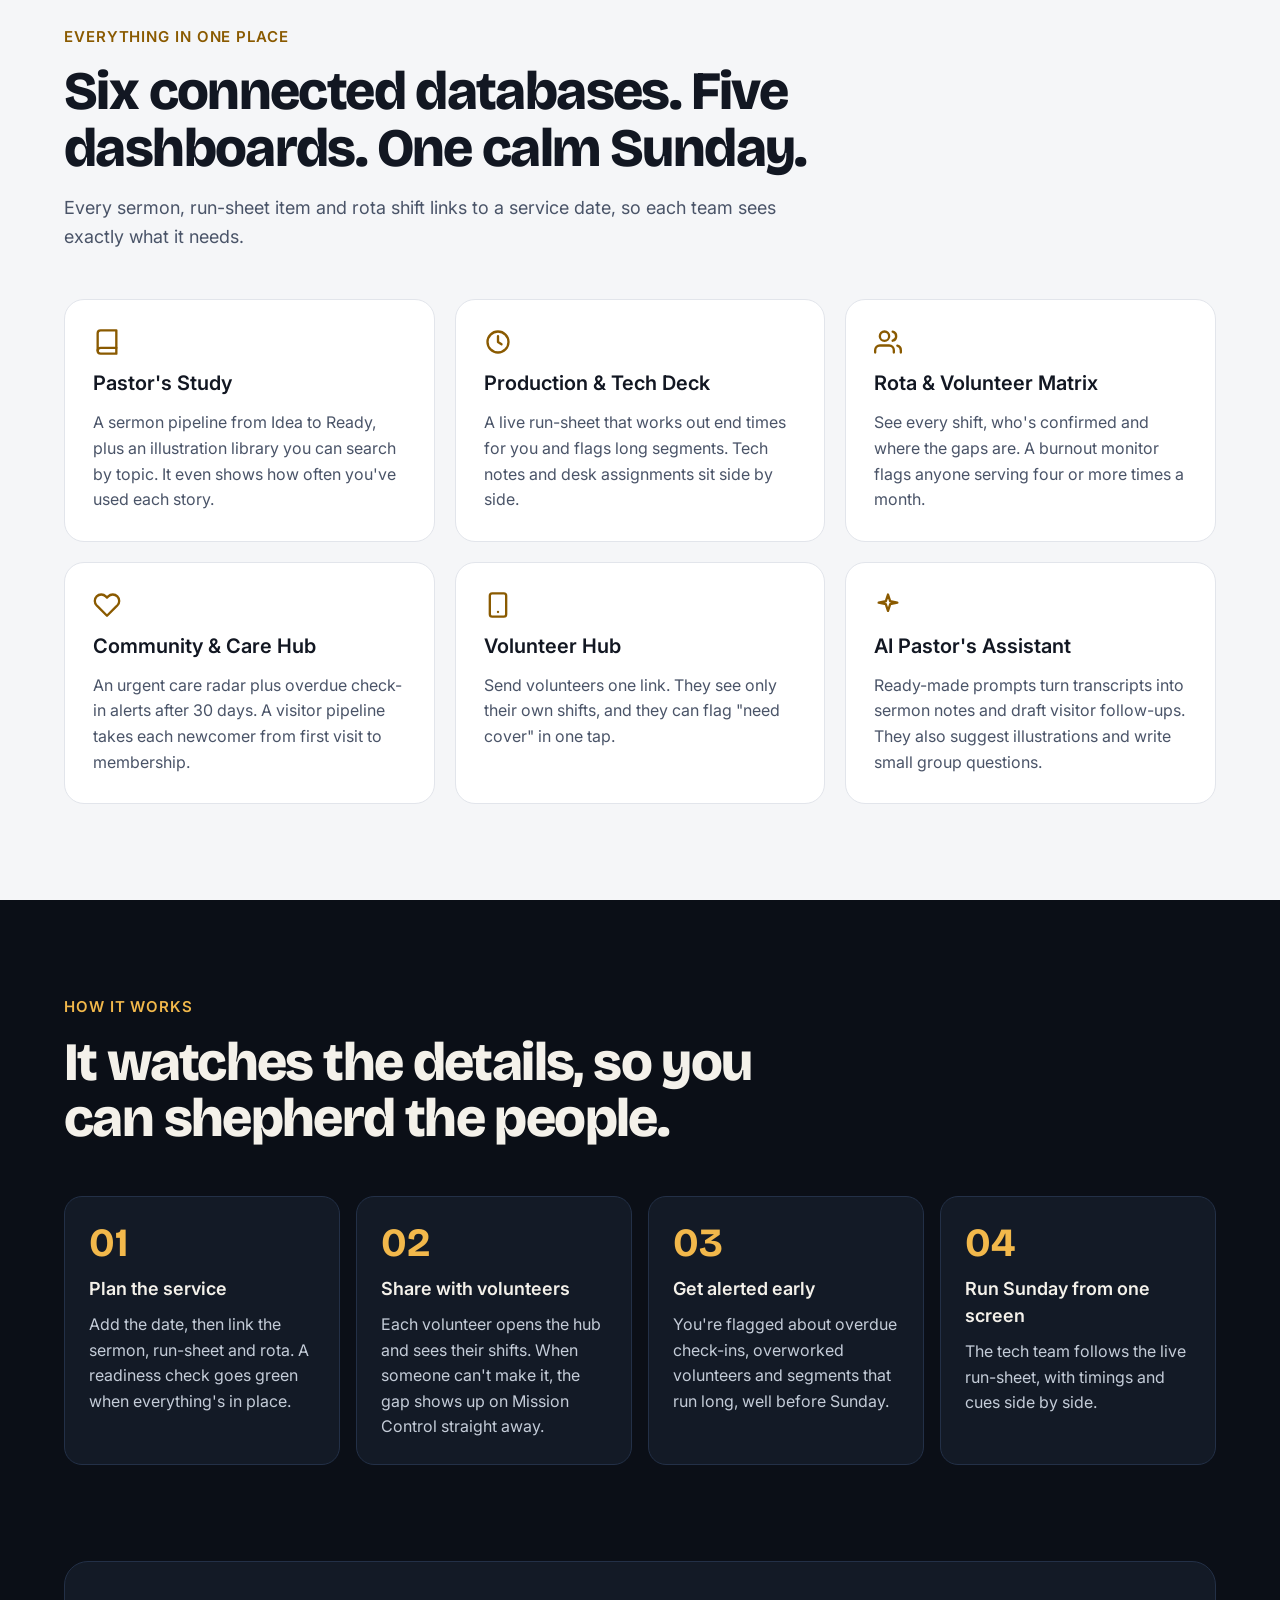
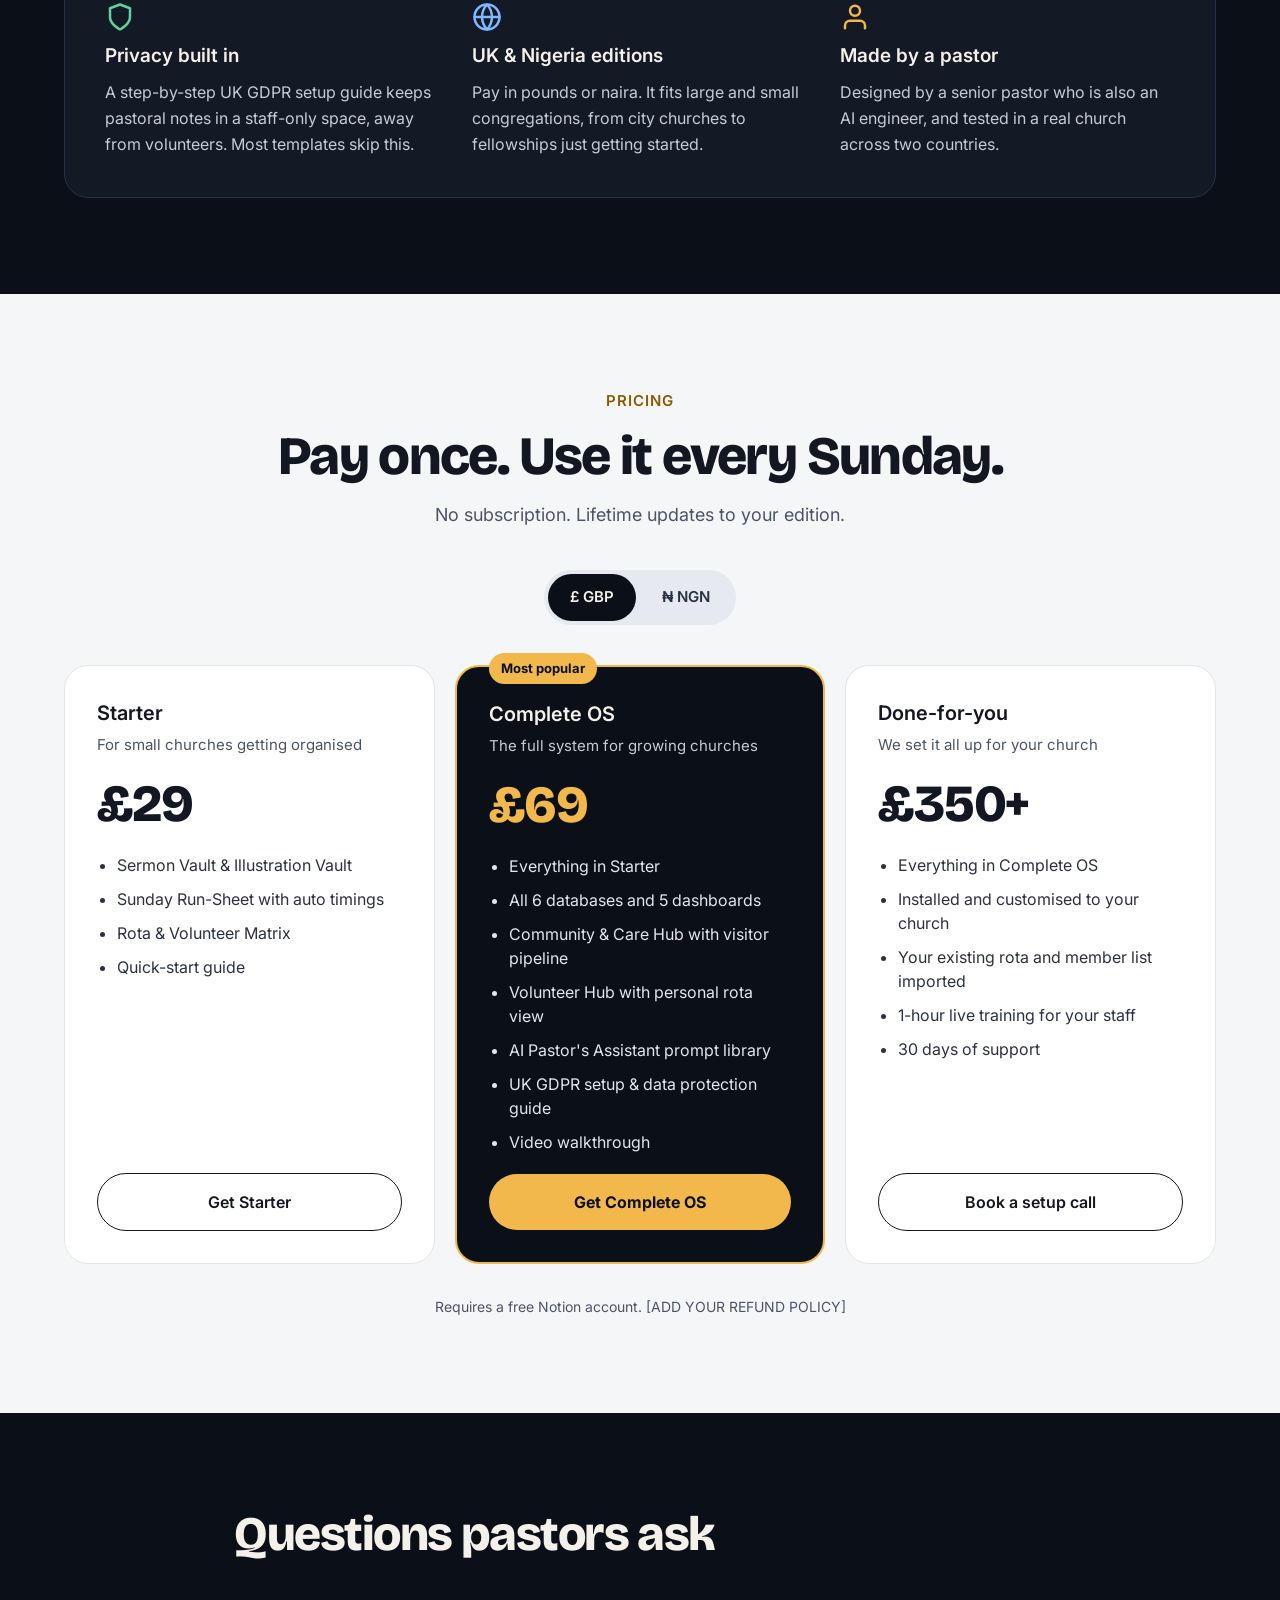
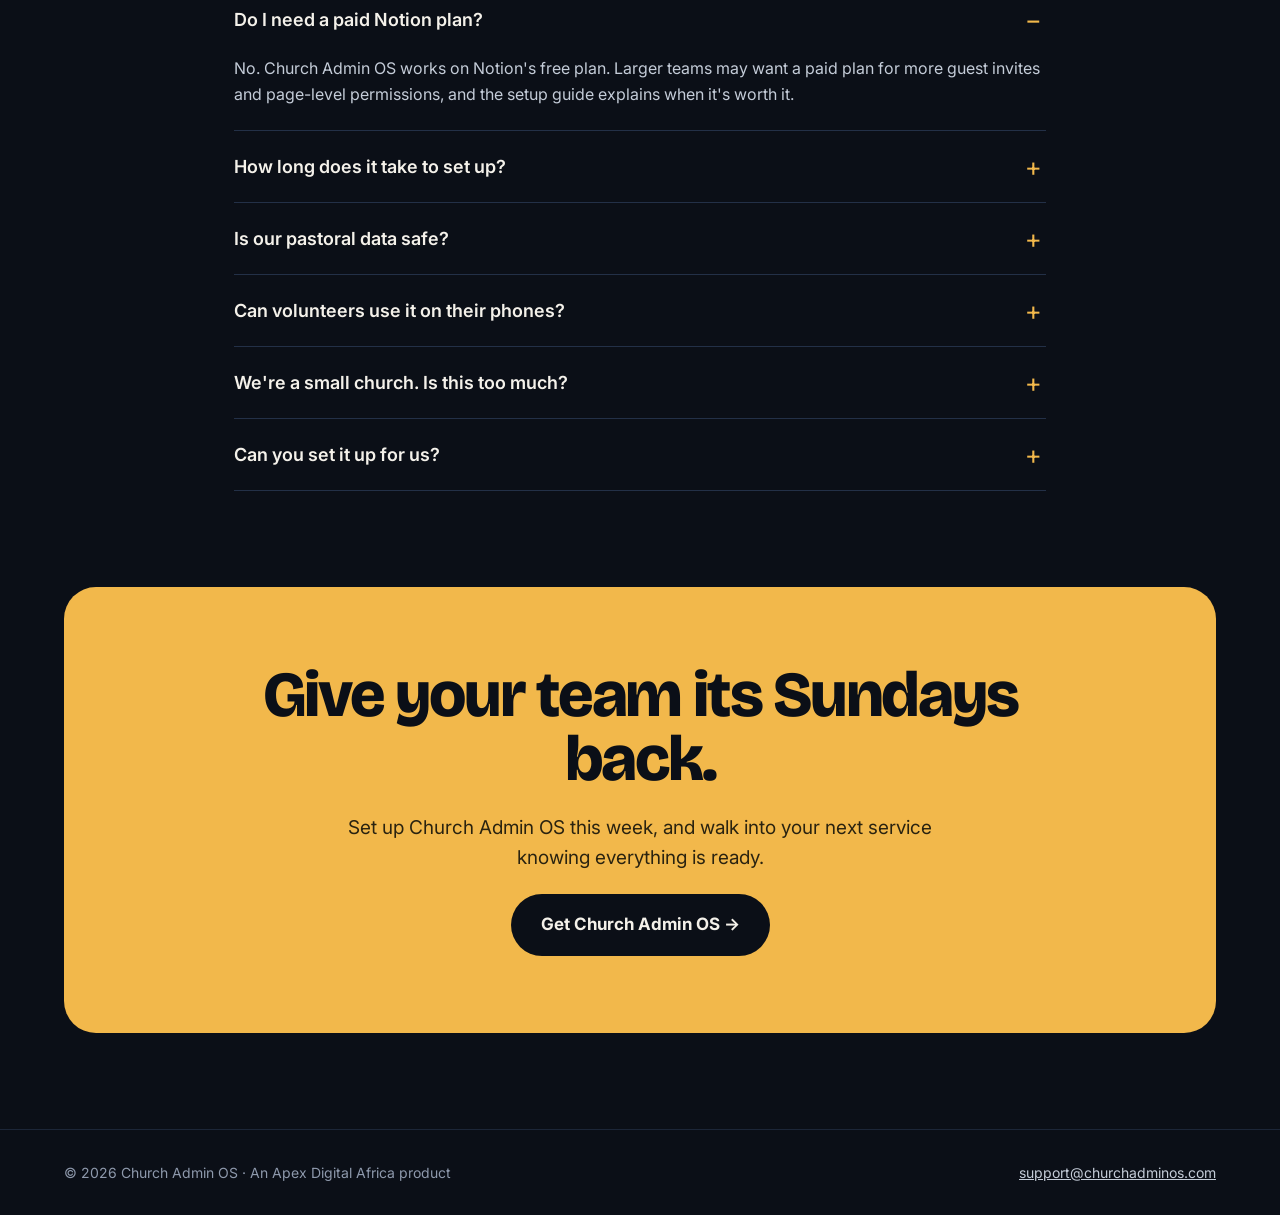
==== commit 512fab86: "Add support email to footer Co-Authored-By: Claude Opus 5.5 <noreply@anthropic.com> Claude-Session: " ====
--- a/index.html
+++ b/index.html
@@ -12,7 +12,8 @@
 <meta property="og:type" content="website">
 <meta property="og:title" content="Church Admin OS — Run Sunday without the chaos">
 <meta property="og:description" content="Sermons, run-sheets, rotas and pastoral care in one Notion workspace. Built by a pastor, for pastors.">
-<meta property="og:image" content="/og-image.png">
+<meta property="og:url" content="https://church-admin-os-site.vercel.app/">
+<meta property="og:image" content="https://church-admin-os-site.vercel.app/og-image.png">
 <meta property="og:image:width" content="1200">
 <meta property="og:image:height" content="630">
 <meta name="twitter:card" content="summary_large_image">
@@ -38,7 +39,7 @@
     <a href="#how">How it works</a>
     <a href="#pricing">Pricing</a>
     <a href="#faq">FAQ</a>
-    <a class="btn btn-gold btn-sm" href="#pricing">Get the template</a>
+    <a class="btn btn-gold btn-sm" href="#pricing">Get<span class="hide-sm">&nbsp;the template</span><span class="show-sm">&nbsp;it</span></a>
   </nav>
 </header>
 
@@ -283,6 +284,7 @@
 <footer class="foot">
   <div class="wrap foot-in">
     <p>© <span id="year">2026</span> Church Admin OS · An Apex Digital Africa product</p>
+    <p><a href="mailto:support@churchadminos.com">support@churchadminos.com</a></p>
   </div>
 </footer>
 
--- a/styles.css
+++ b/styles.css
@@ -47,11 +47,14 @@
 .nav nav { display: flex; flex-wrap: wrap; align-items: center; gap: 24px; font-size: 15px; }
 .nav nav a:not(.btn) { color: var(--muted); text-decoration: none; }
 .nav nav a:not(.btn):hover { color: var(--text); }
+.show-sm { display: none; }
+@media (max-width: 720px) { .show-sm { display: inline; } }
 @media (max-width: 720px) {
   .nav { flex-wrap: nowrap; }
   .nav nav { gap: 0; }
   .nav nav a:not(.btn) { display: none; }
-  .brand-name { font-size: 17px; }
+  .brand-name { font-size: 17px; white-space: nowrap; }
+  .hide-sm { display: none; }
   .btn-sm { padding: 10px 16px; font-size: 14px; white-space: nowrap; }
 }
 
@@ -180,4 +183,5 @@
 
 /* FOOTER */
 .foot { border-top: 1px solid var(--line-soft); }
-.foot-in { padding-top: 32px; padding-bottom: 32px; font-size: 14px; color: var(--faint); }
+.foot-in { padding-top: 32px; padding-bottom: 32px; font-size: 14px; color: var(--faint); display: flex; flex-wrap: wrap; justify-content: space-between; gap: 12px; }
+.foot-in a { color: var(--muted); }
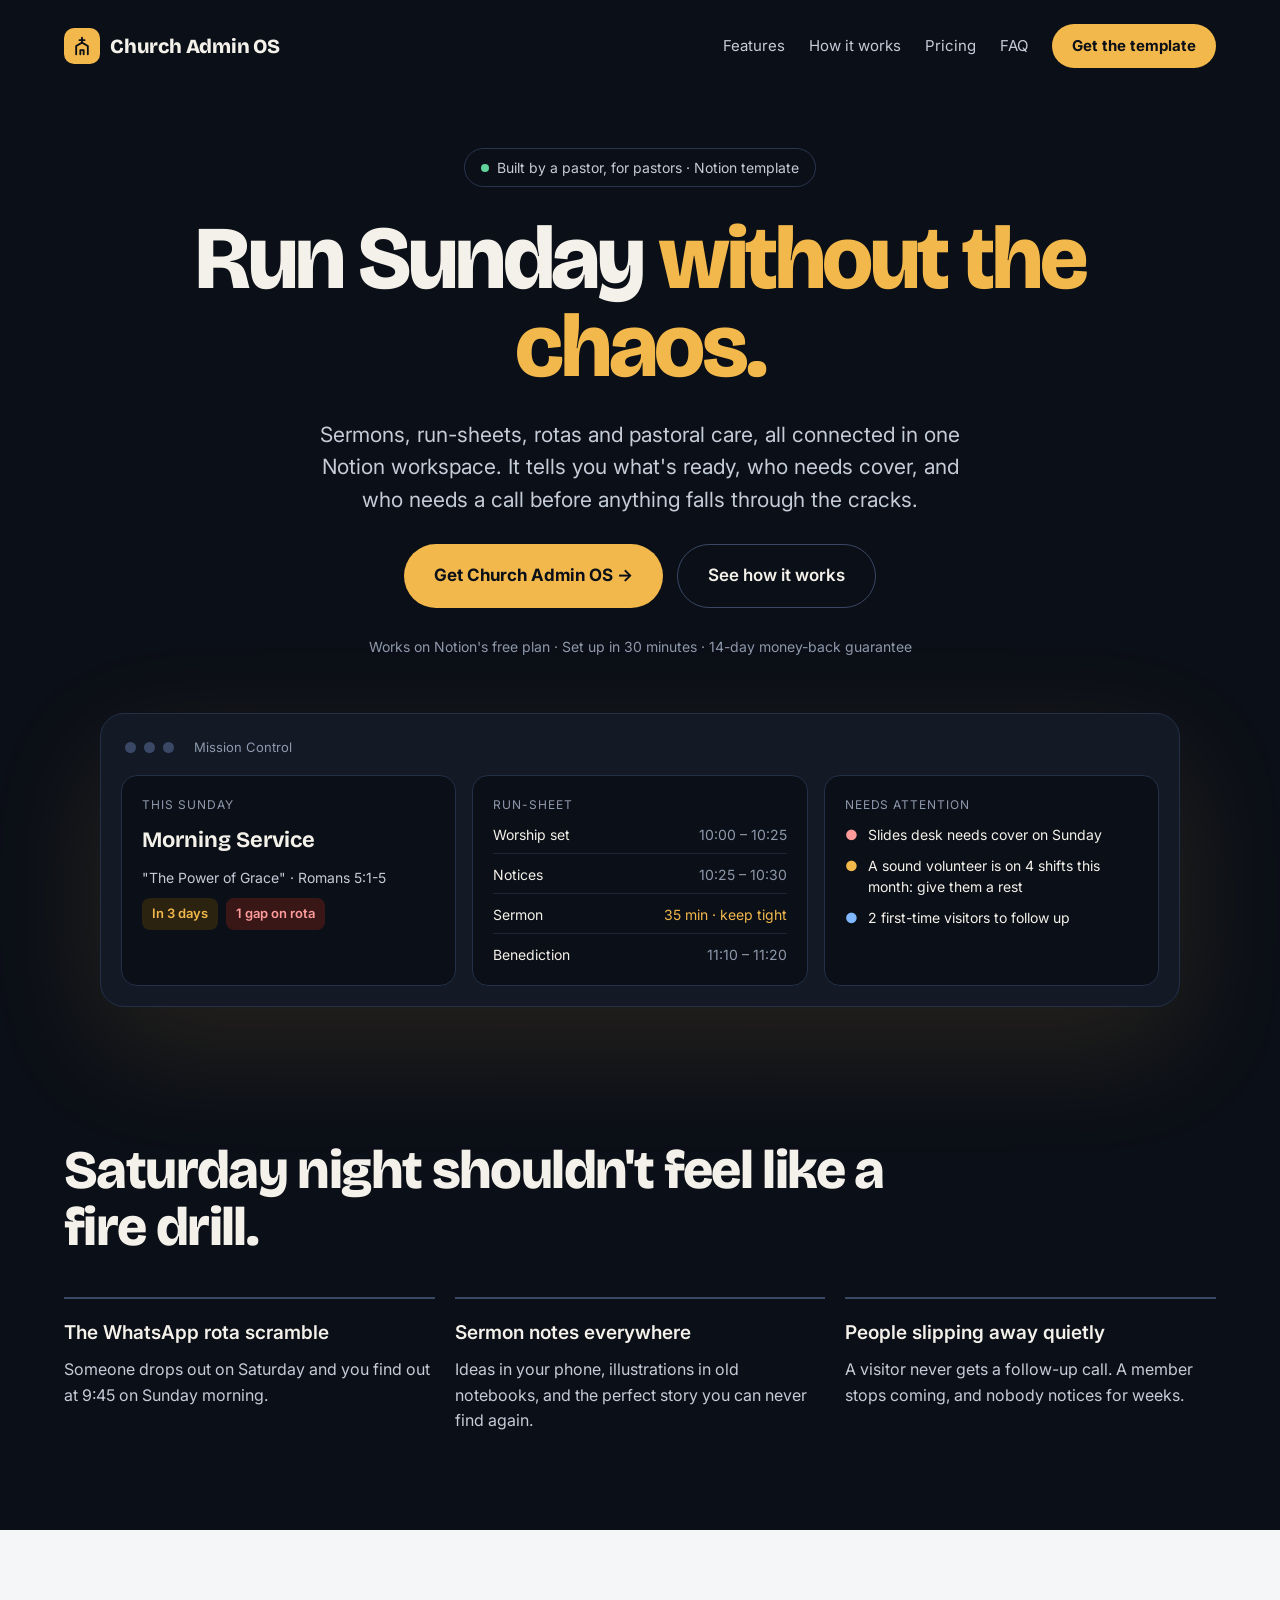
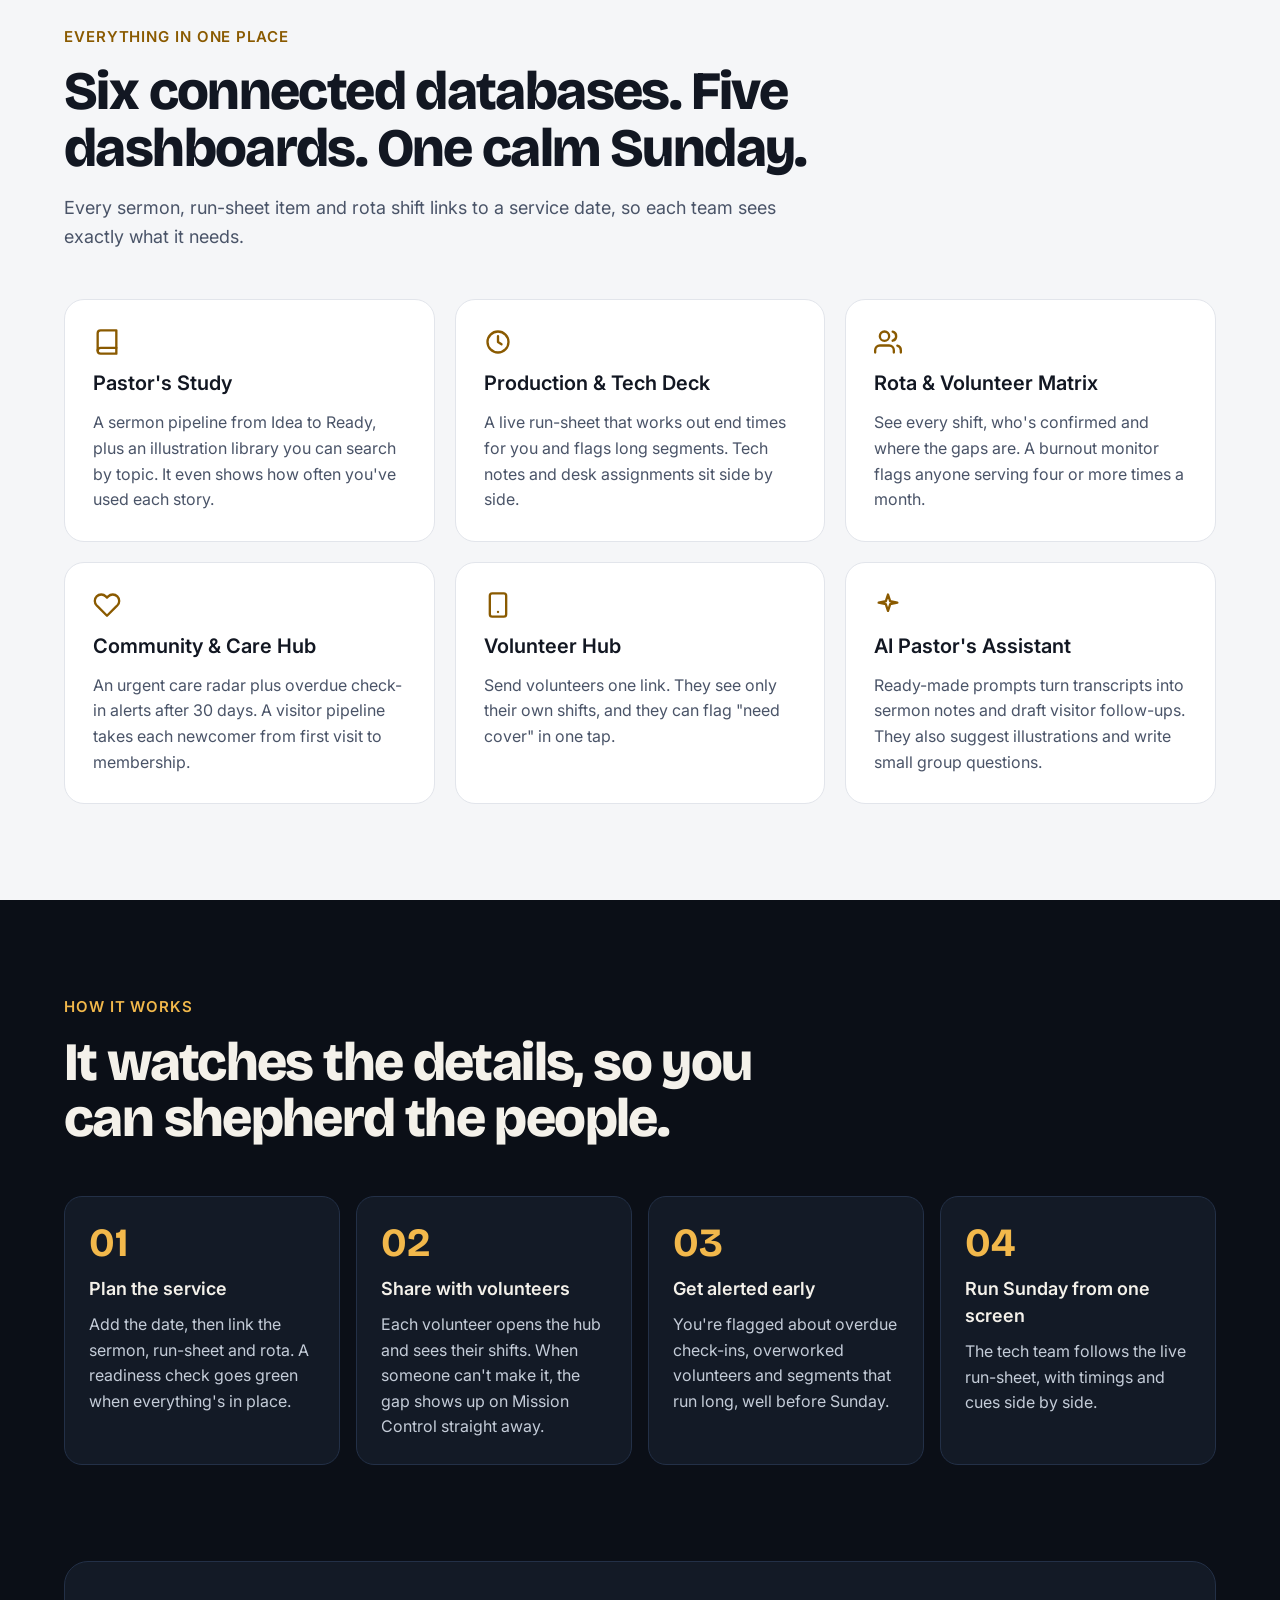
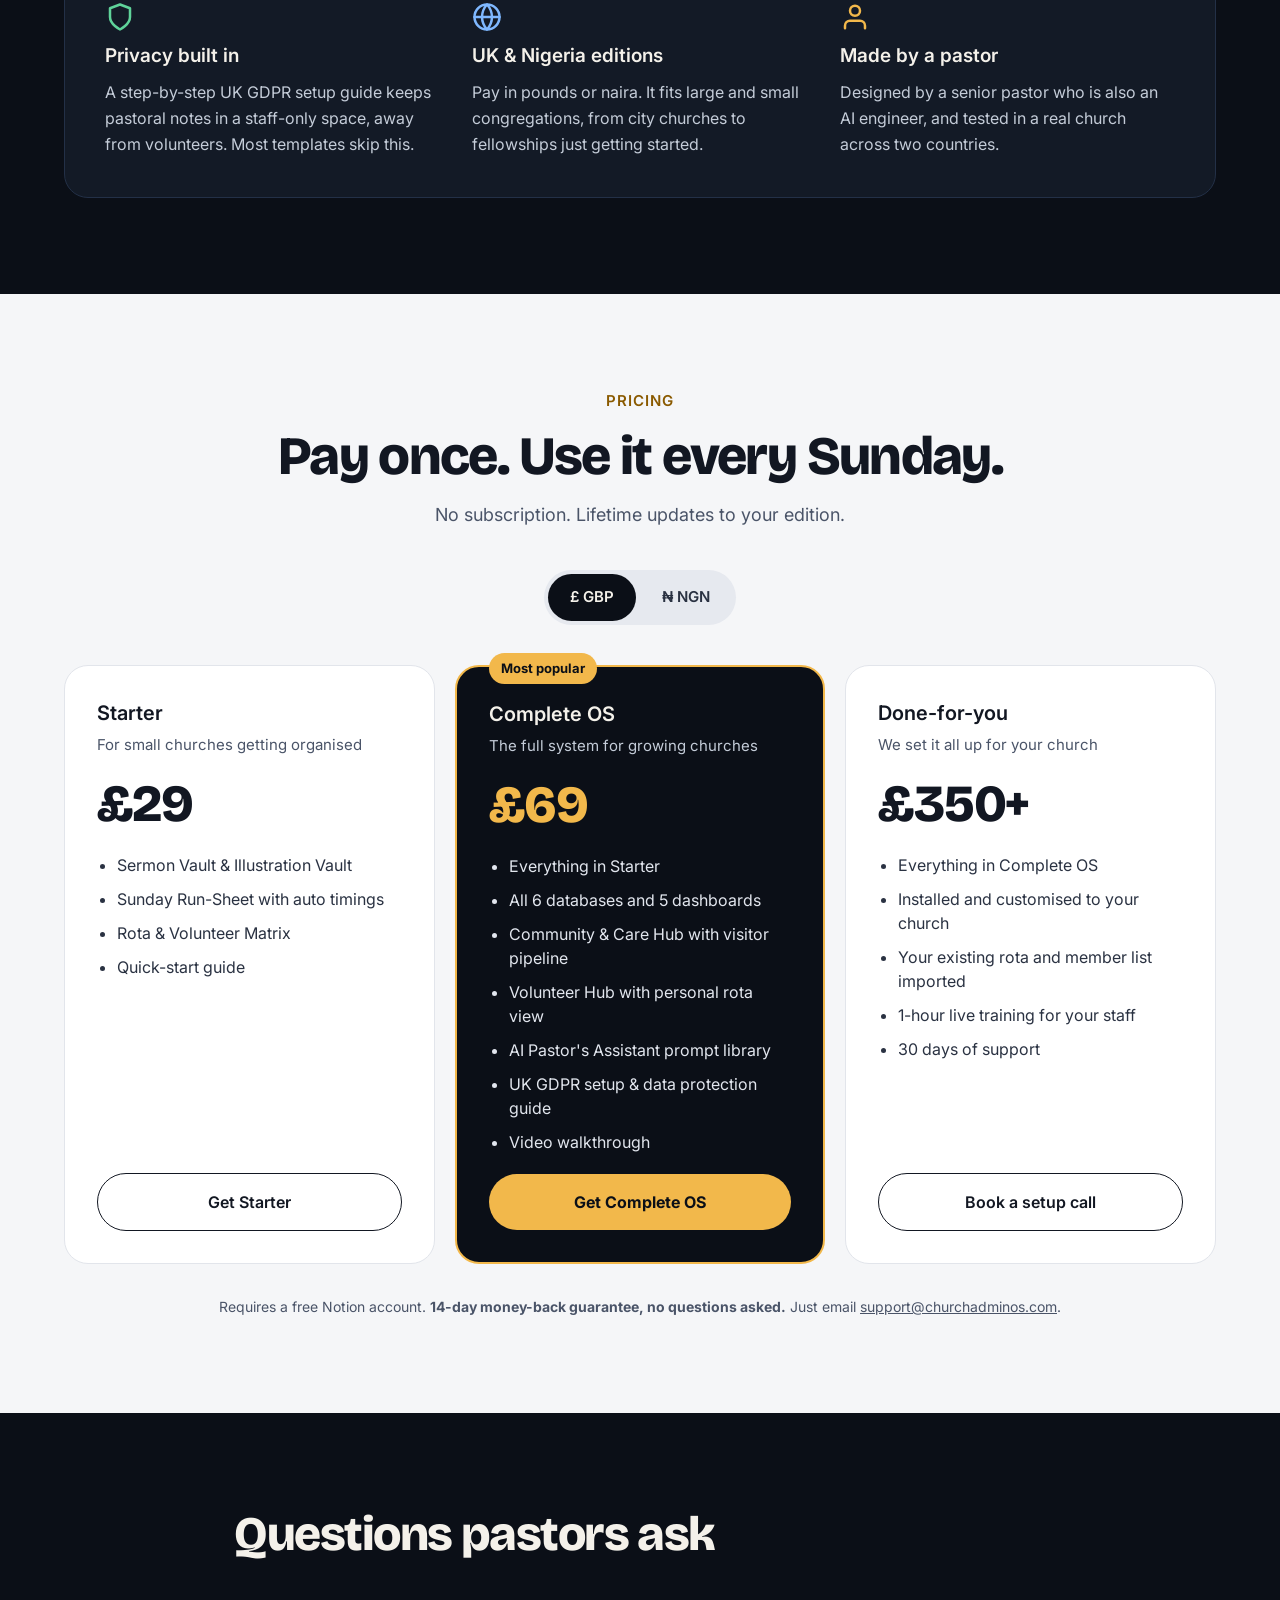
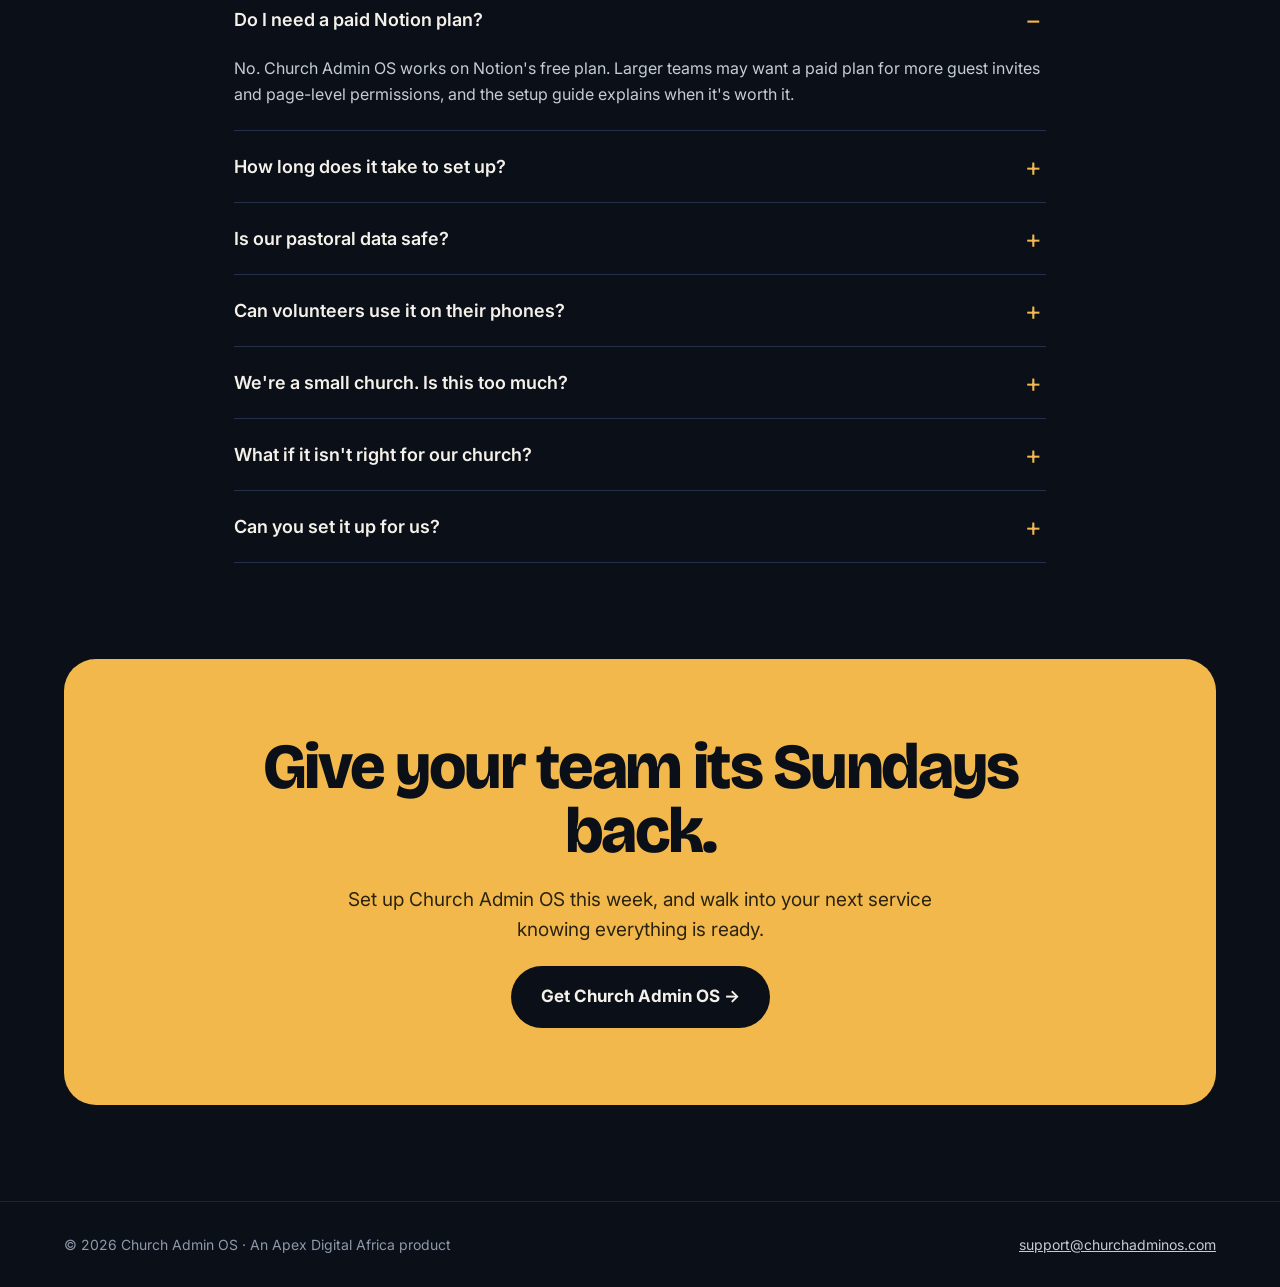
==== commit 2b5e791a: "Add 14-day money-back guarantee Co-Authored-By: Claude Opus 5.5 <noreply@anthropic.com> Claude-Sessi" ====
--- a/index.html
+++ b/index.html
@@ -12,8 +12,8 @@
 <meta property="og:type" content="website">
 <meta property="og:title" content="Church Admin OS — Run Sunday without the chaos">
 <meta property="og:description" content="Sermons, run-sheets, rotas and pastoral care in one Notion workspace. Built by a pastor, for pastors.">
-<meta property="og:url" content="https://church-admin-os-site.vercel.app/">
-<meta property="og:image" content="https://church-admin-os-site.vercel.app/og-image.png">
+<meta property="og:url" content="https://www.churchadminos.com/">
+<meta property="og:image" content="https://www.churchadminos.com/og-image.png">
 <meta property="og:image:width" content="1200">
 <meta property="og:image:height" content="630">
 <meta name="twitter:card" content="summary_large_image">
@@ -54,7 +54,7 @@
     <a class="btn btn-gold btn-lg" href="#pricing">Get Church Admin OS →</a>
     <a class="btn btn-ghost btn-lg" href="#how">See how it works</a>
   </div>
-  <p class="fine">Works on Notion's free plan · Set up in 30 minutes · UK GDPR guide included</p>
+  <p class="fine">Works on Notion's free plan · Set up in 30 minutes · 14-day money-back guarantee</p>
 
   <div class="mock" aria-label="Preview of the Mission Control dashboard" role="img">
     <div class="mock-bar" aria-hidden="true"><i></i><i></i><i></i><span>Mission Control</span></div>
@@ -237,7 +237,7 @@
         <a class="btn btn-outline" data-checkout="done_for_you" href="#pricing">Book a setup call</a>
       </div>
     </div>
-    <p class="fine dark">Requires a free Notion account. <span id="refund-policy">[ADD YOUR REFUND POLICY]</span></p>
+    <p class="fine dark">Requires a free Notion account. <strong>14-day money-back guarantee, no questions asked.</strong> Just email <a href="mailto:support@churchadminos.com" style="color:inherit">support@churchadminos.com</a>.</p>
   </div>
 </section>
 
@@ -265,6 +265,10 @@
     <p>Start with the Starter edition and only the parts you need. Everything is connected, so you can grow into the full system later.</p>
   </details>
   <details>
+    <summary>What if it isn't right for our church?</summary>
+    <p>You're covered by a 14-day money-back guarantee, no questions asked. Email support@churchadminos.com within 14 days of buying and we'll refund you in full.</p>
+  </details>
+  <details>
     <summary>Can you set it up for us?</summary>
     <p>Yes. The Done-for-you package includes installation, customisation, importing your existing lists and live training for your team.</p>
   </details>
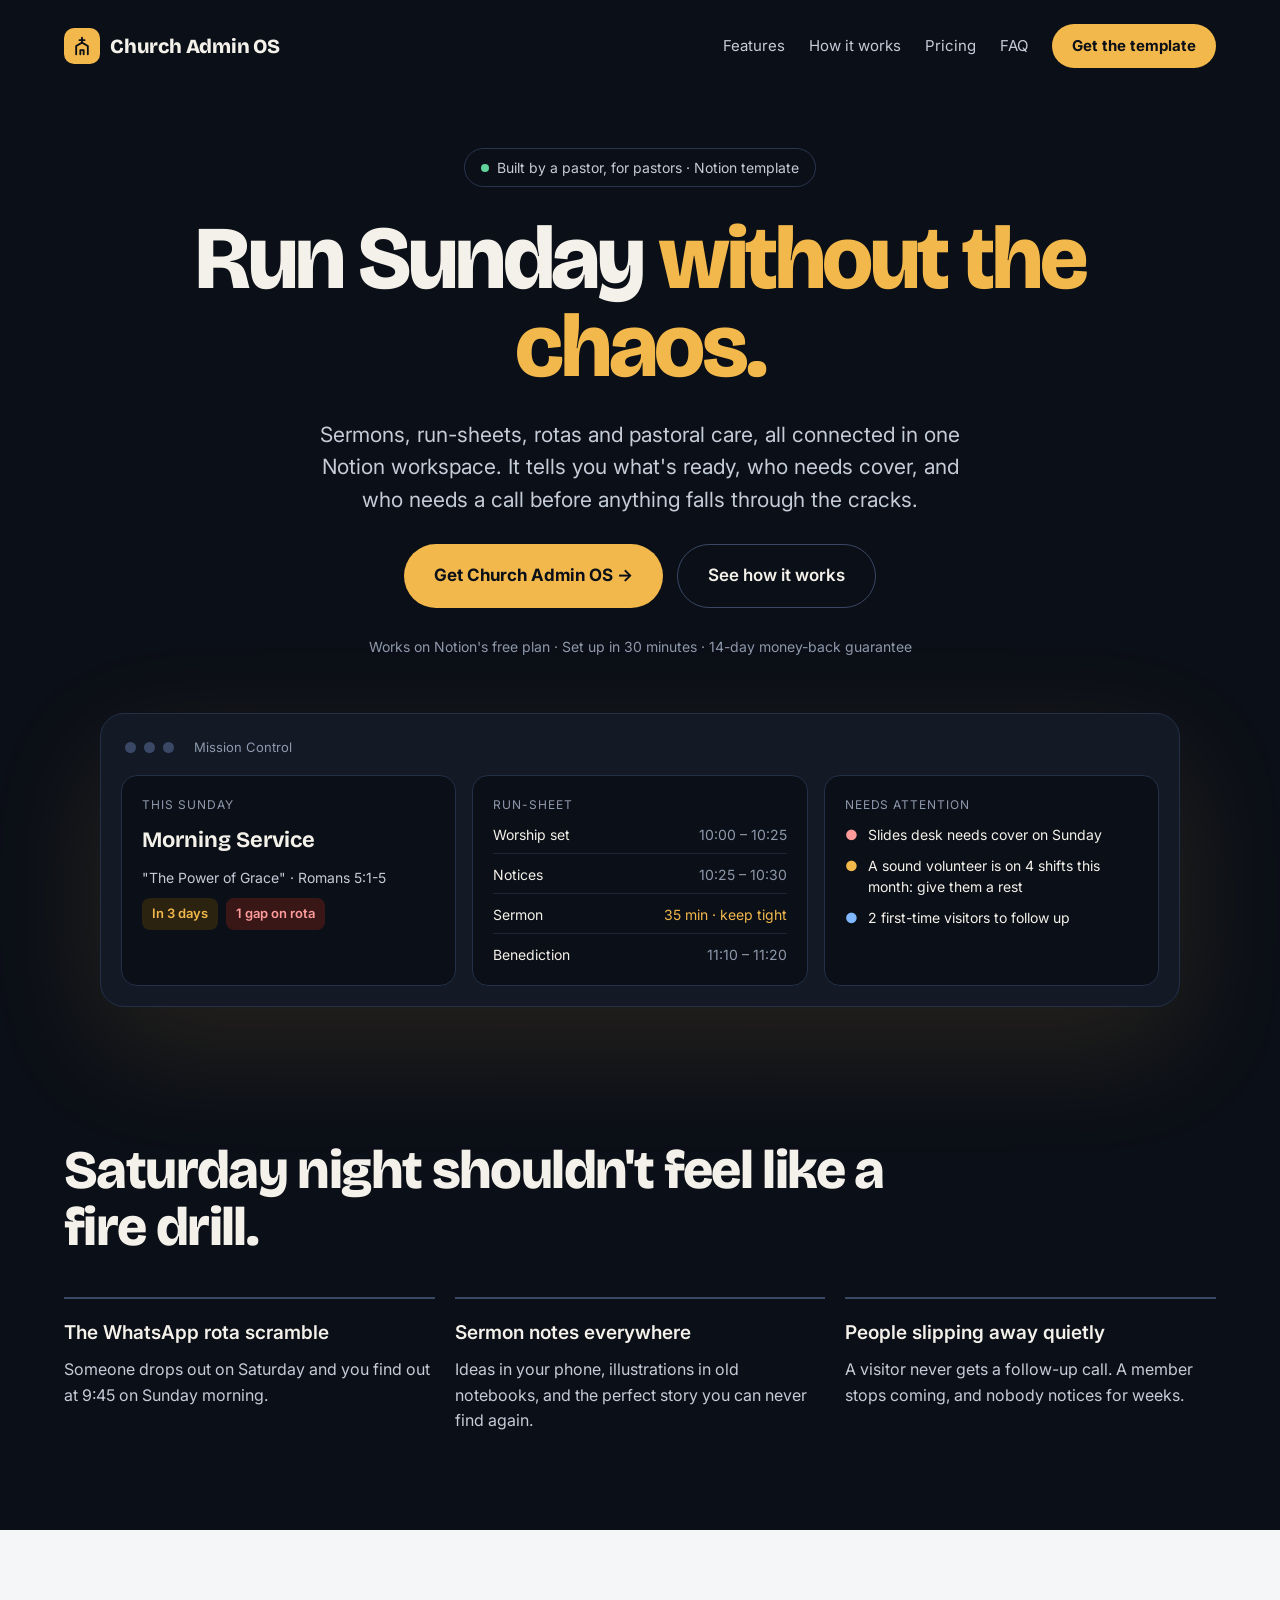
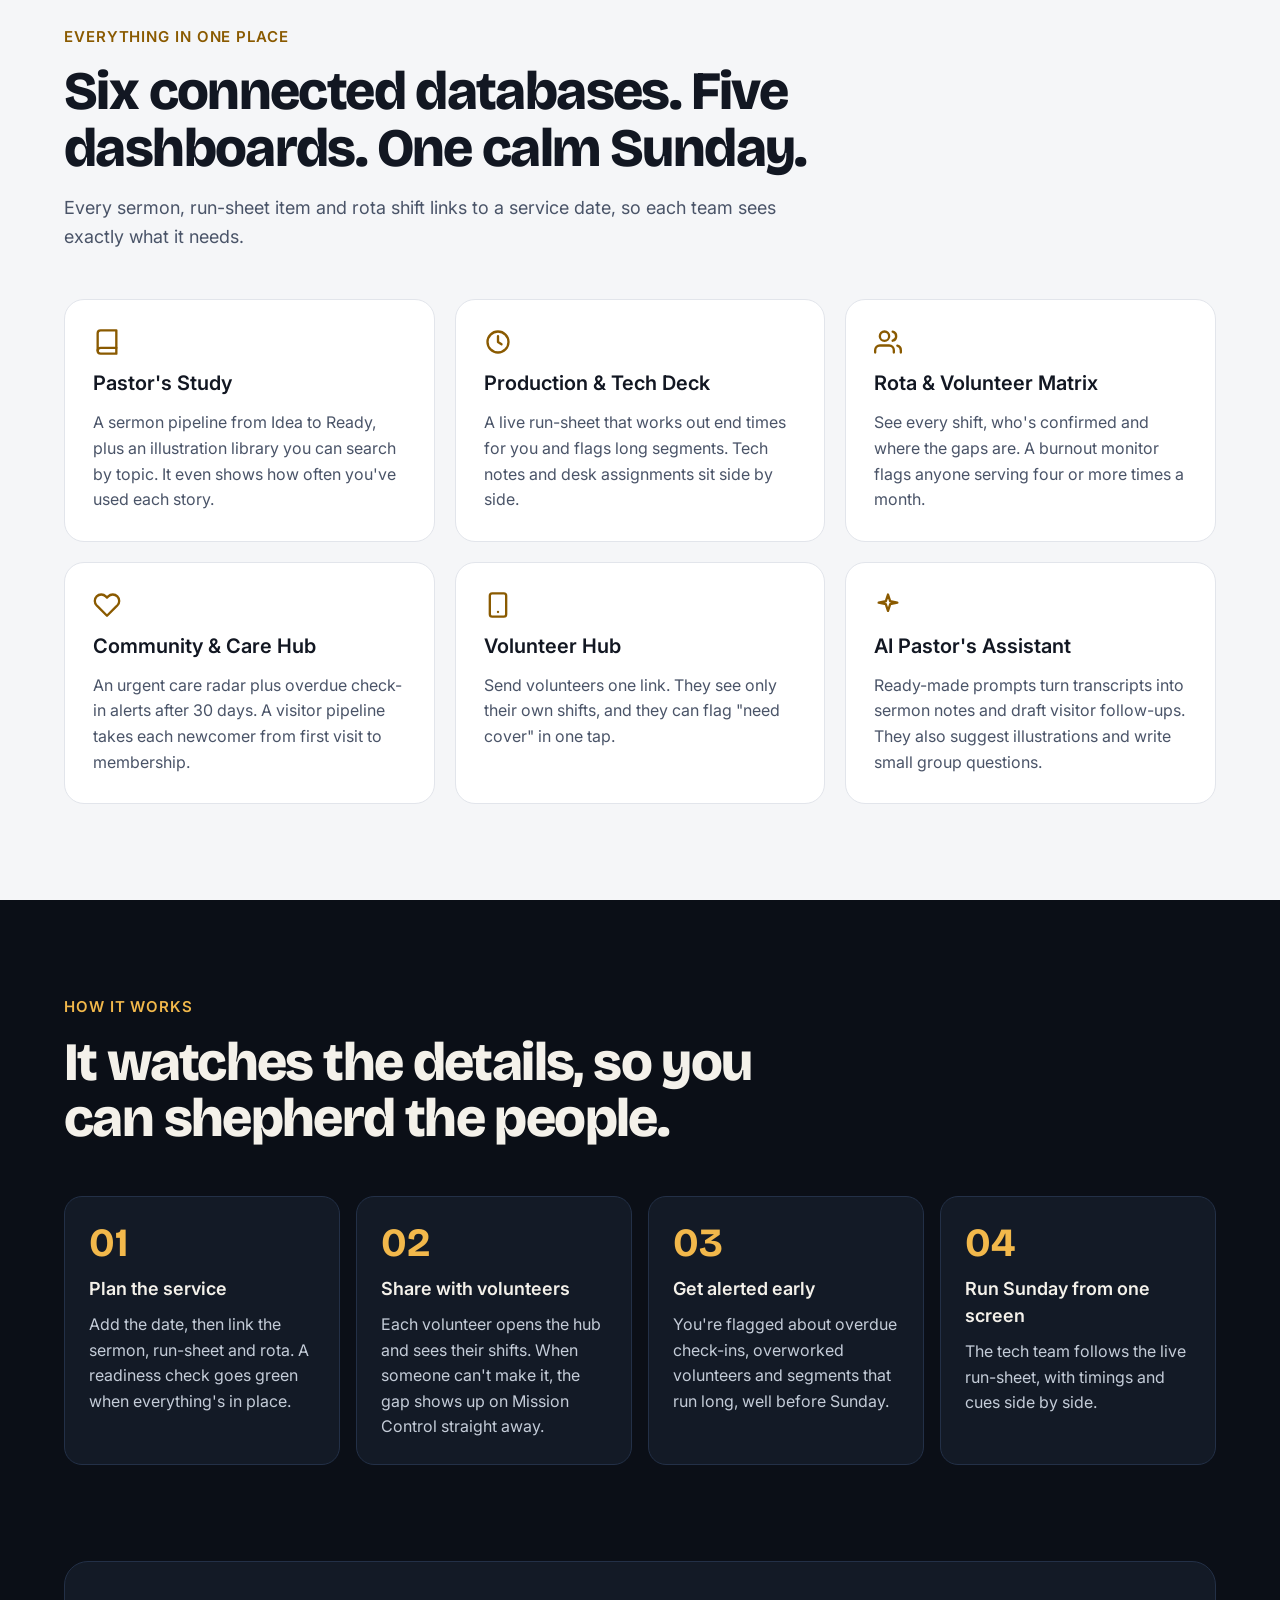
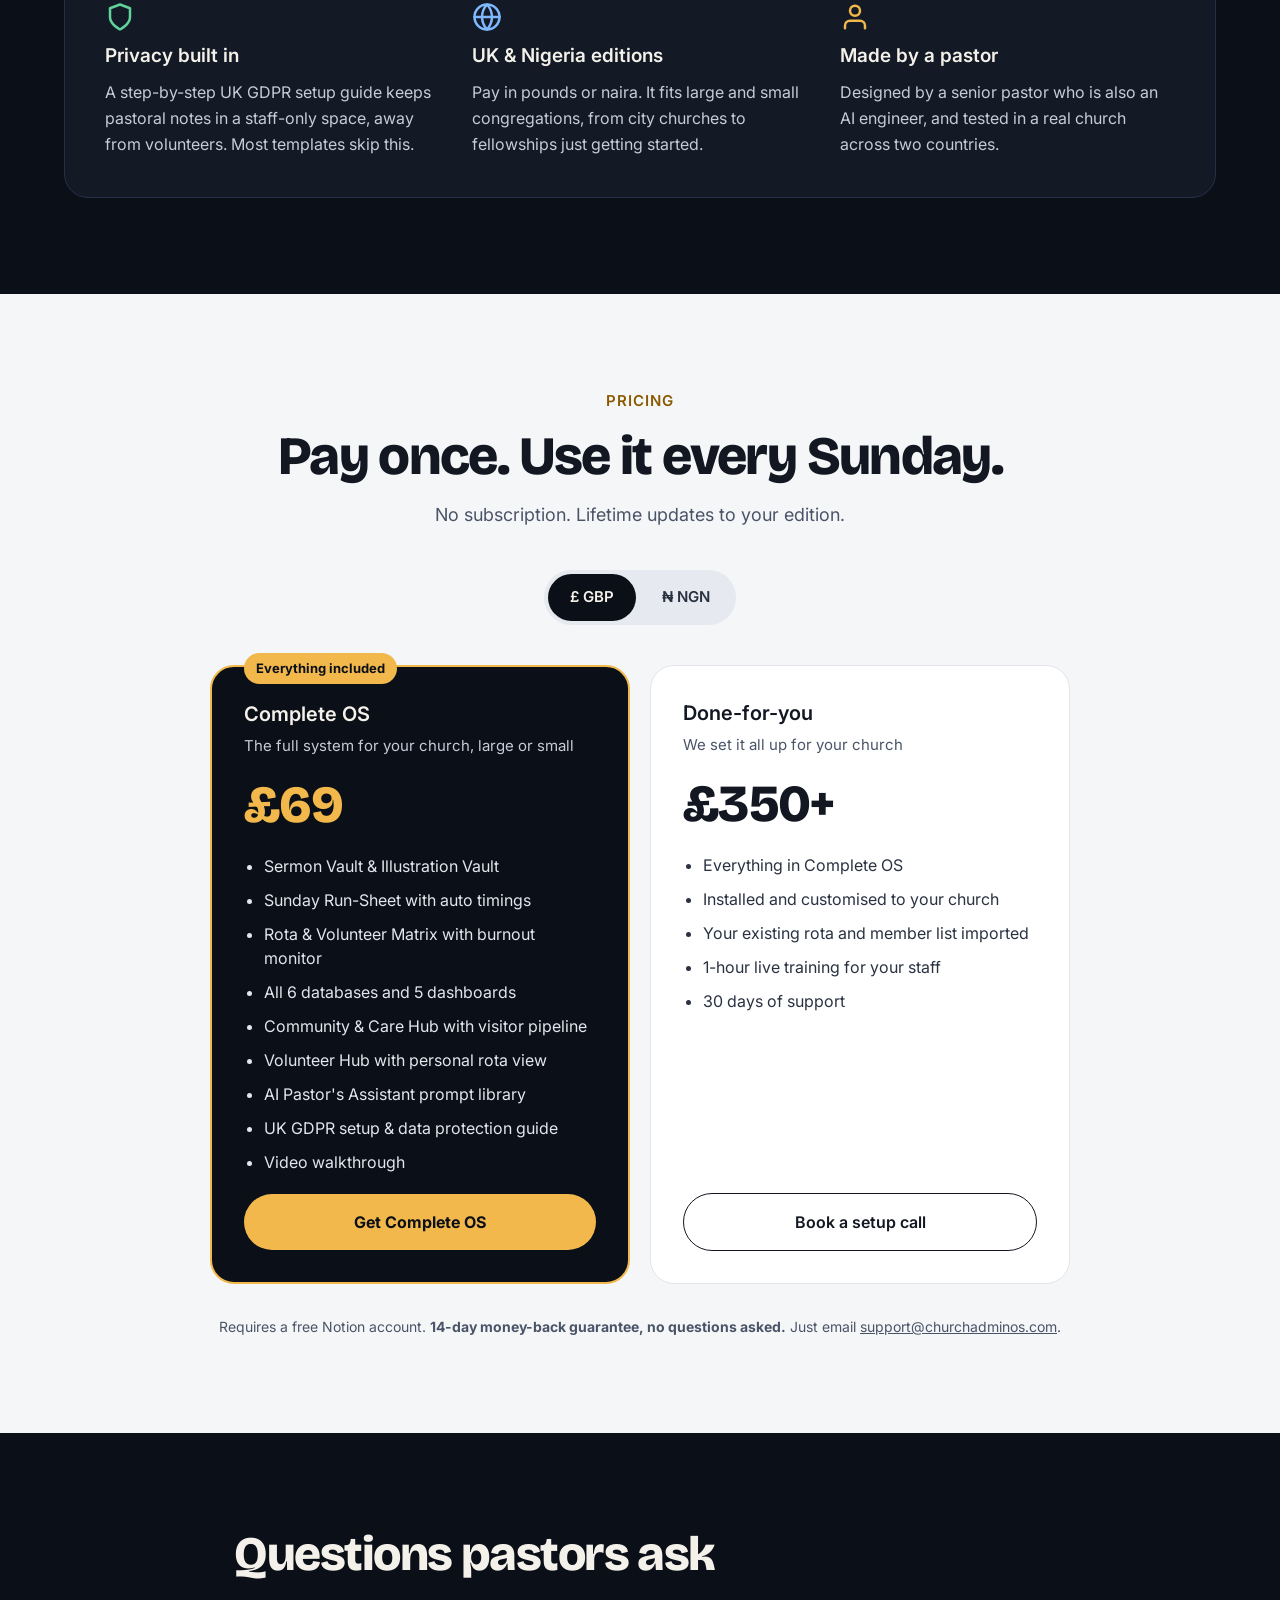
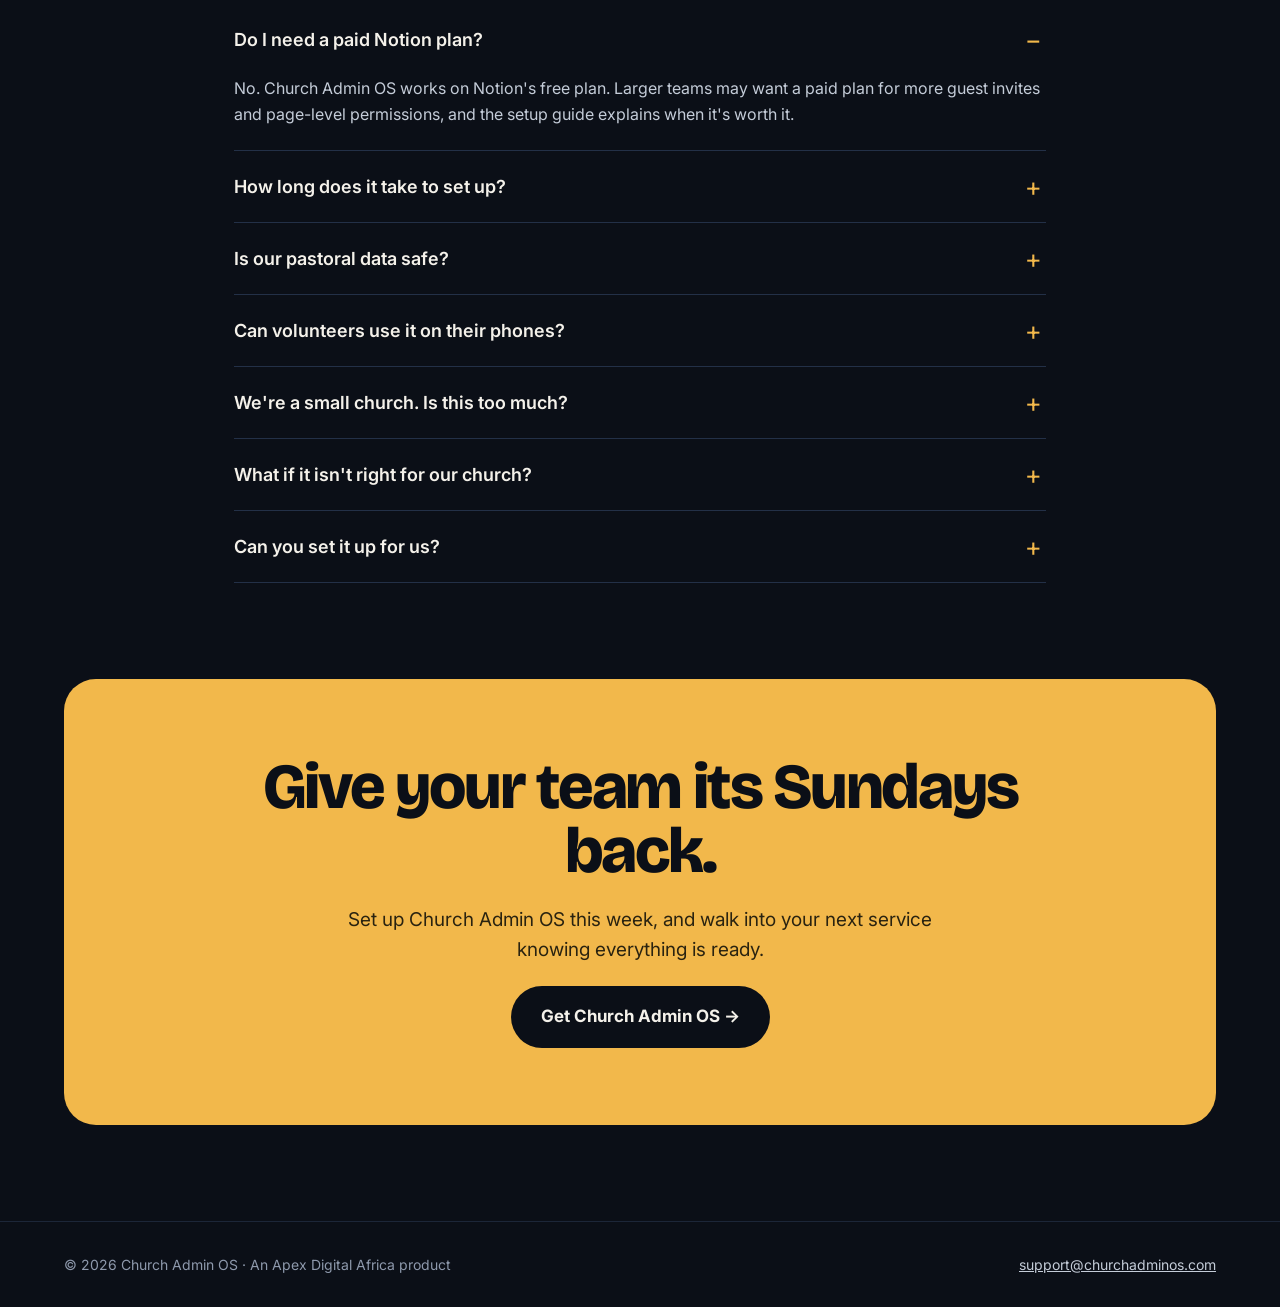
==== commit 51b199bc: "Launch with Complete OS only; hide Starter until its template is ready Co-Authored-By: Claude Opus 5" ====
--- a/index.html
+++ b/index.html
@@ -193,7 +193,8 @@
     </div>
 
     <div class="plans">
-      <div class="plan">
+      <!-- STARTER: hidden until the cut-down Starter template is ready. Delete `hidden` to show it again. -->
+      <div class="plan" hidden>
         <h3>Starter</h3>
         <p class="plan-sub">For small churches getting organised</p>
         <p class="price" data-gbp="£29" data-ngn="₦25,000">£29</p>
@@ -207,12 +208,14 @@
       </div>
 
       <div class="plan plan-featured">
-        <span class="badge">Most popular</span>
+        <span class="badge">Everything included</span>
         <h3>Complete OS</h3>
-        <p class="plan-sub">The full system for growing churches</p>
+        <p class="plan-sub">The full system for your church, large or small</p>
         <p class="price gold" data-gbp="£69" data-ngn="₦60,000">£69</p>
         <ul>
-          <li>Everything in Starter</li>
+          <li>Sermon Vault &amp; Illustration Vault</li>
+          <li>Sunday Run-Sheet with auto timings</li>
+          <li>Rota &amp; Volunteer Matrix with burnout monitor</li>
           <li>All 6 databases and 5 dashboards</li>
           <li>Community &amp; Care Hub with visitor pipeline</li>
           <li>Volunteer Hub with personal rota view</li>
@@ -262,7 +265,7 @@
   </details>
   <details>
     <summary>We're a small church. Is this too much?</summary>
-    <p>Start with the Starter edition and only the parts you need. Everything is connected, so you can grow into the full system later.</p>
+    <p>Not at all. Start with just the Sermon Vault and the rota, and ignore the rest until you need it. Everything is already connected, so you grow into the full system at your own pace, with no extra cost.</p>
   </details>
   <details>
     <summary>What if it isn't right for our church?</summary>
--- a/styles.css
+++ b/styles.css
@@ -155,7 +155,8 @@
 .toggle { display: inline-flex; background: #E6E9EF; border-radius: 999px; padding: 4px; gap: 4px; margin-bottom: 40px; }
 .toggle button { border: 0; border-radius: 999px; padding: 12px 22px; min-height: 44px; font: inherit; font-weight: 600; font-size: 15px; cursor: pointer; background: transparent; color: #2A3242; }
 .toggle button[aria-pressed="true"] { background: var(--ink); color: var(--text); }
-.plans { display: grid; grid-template-columns: repeat(auto-fit, minmax(290px, 1fr)); gap: 20px; align-items: stretch; text-align: left; }
+[hidden] { display: none !important; }
+.plans { max-width: 860px; margin: 0 auto; display: grid; grid-template-columns: repeat(auto-fit, minmax(290px, 1fr)); gap: 20px; align-items: stretch; text-align: left; }
 .plan { background: #fff; border: 1px solid var(--light-line); border-radius: 24px; padding: 32px; display: flex; flex-direction: column; gap: 20px; position: relative; }
 .plan h3 { font-weight: 600; font-size: 20px; }
 .plan-sub { color: var(--light-muted); font-size: 15px; margin-top: -14px; }
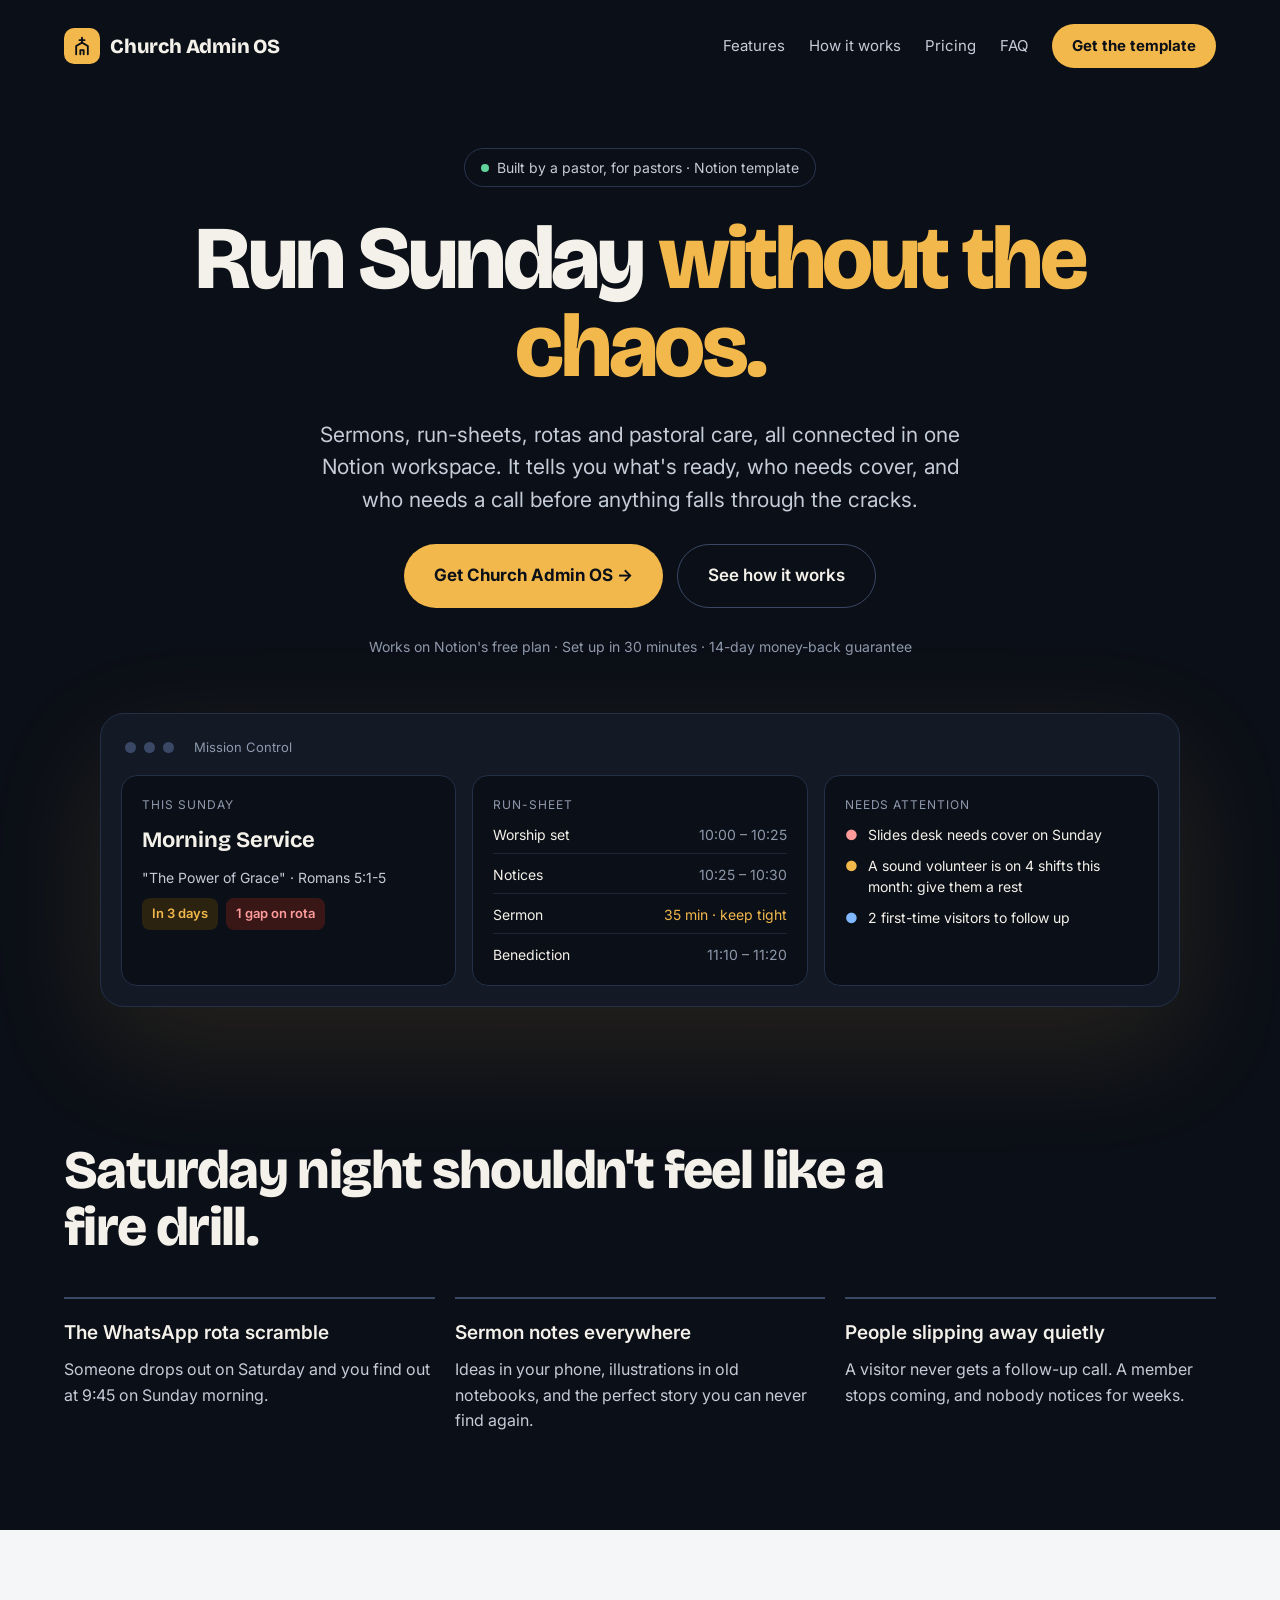
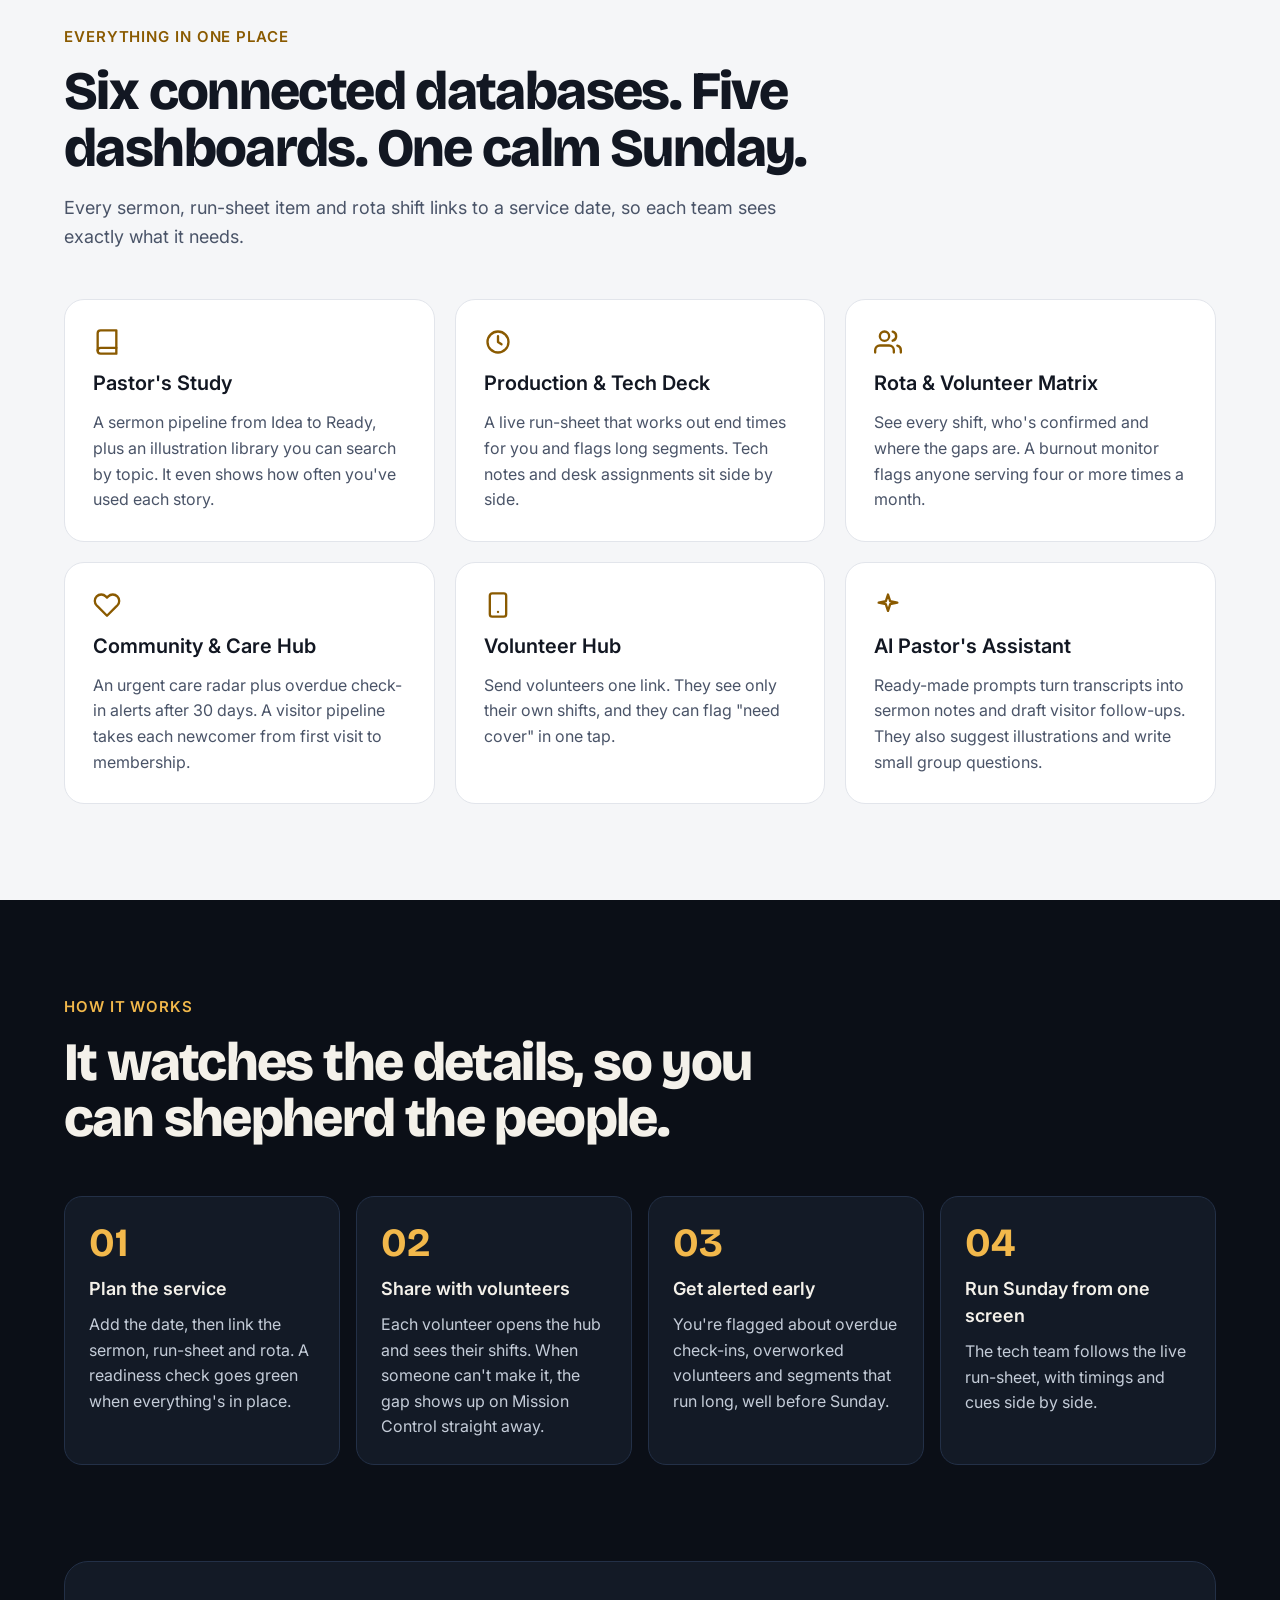
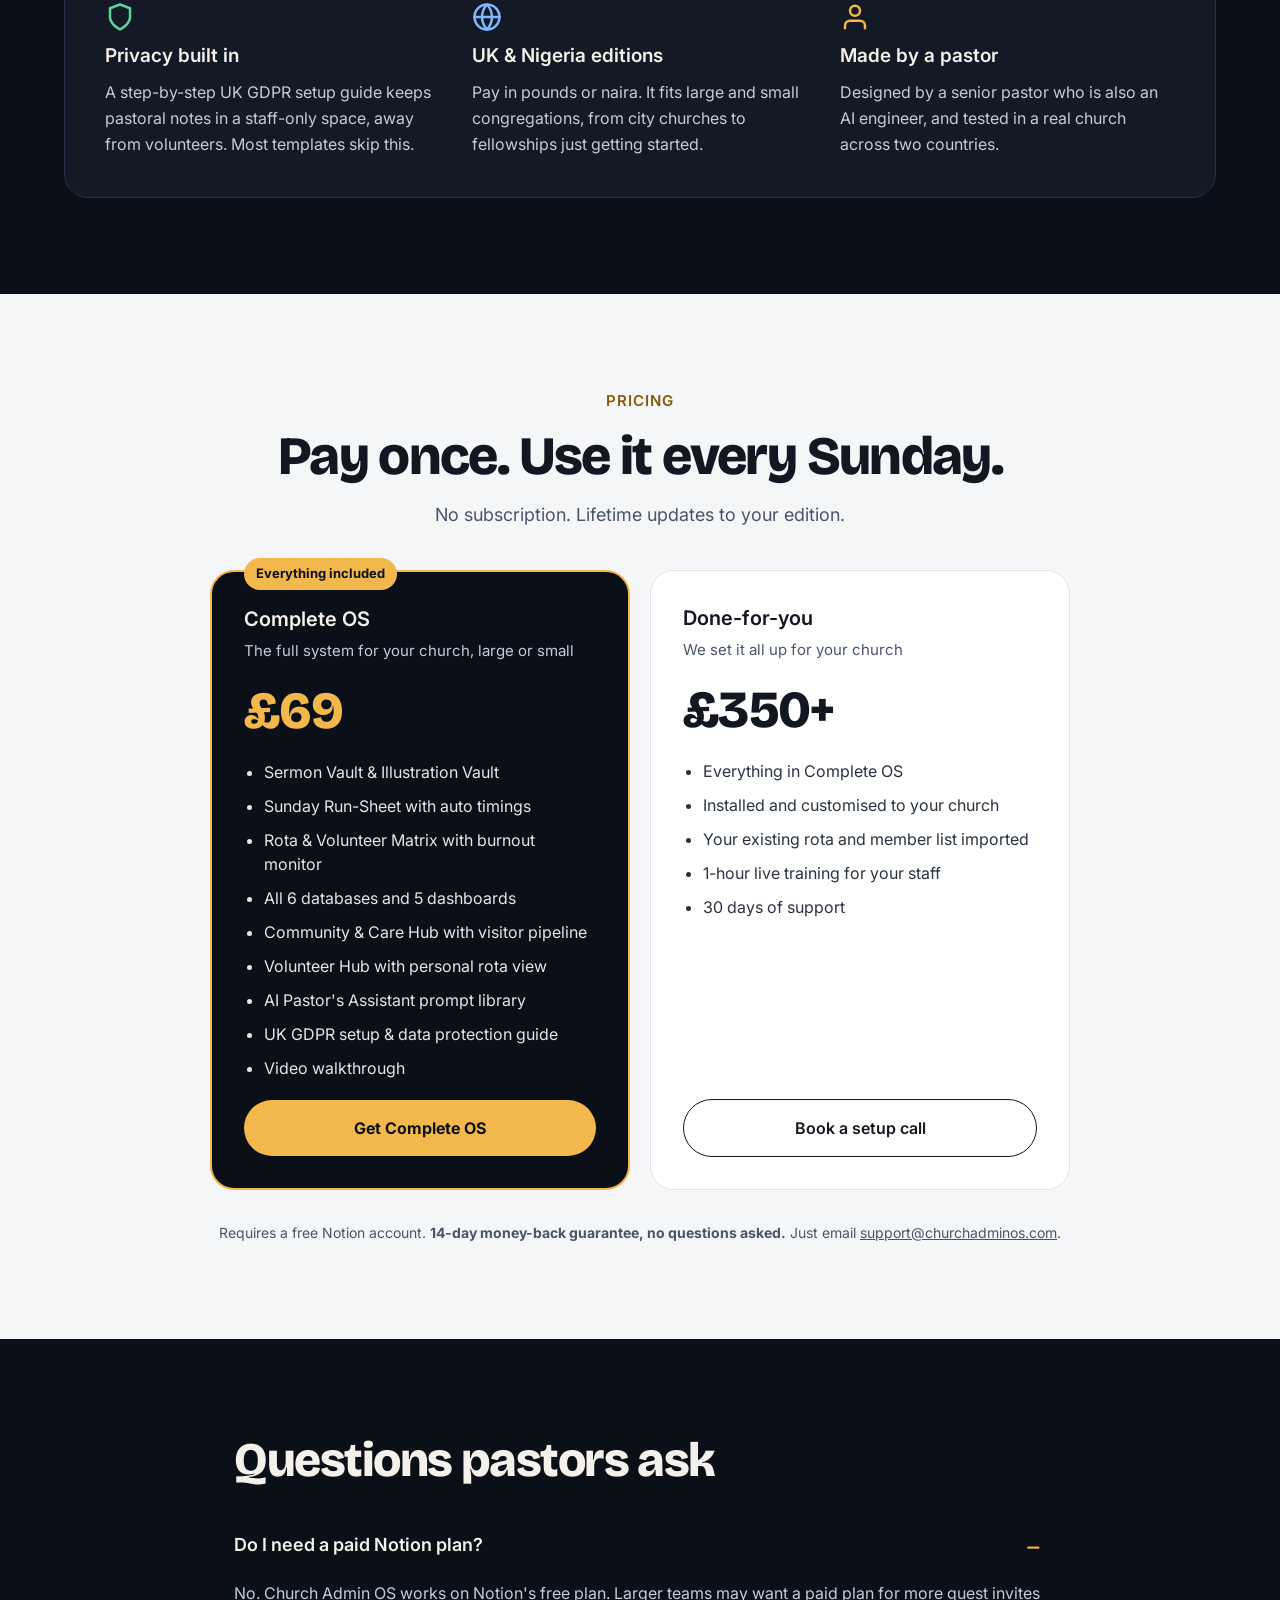
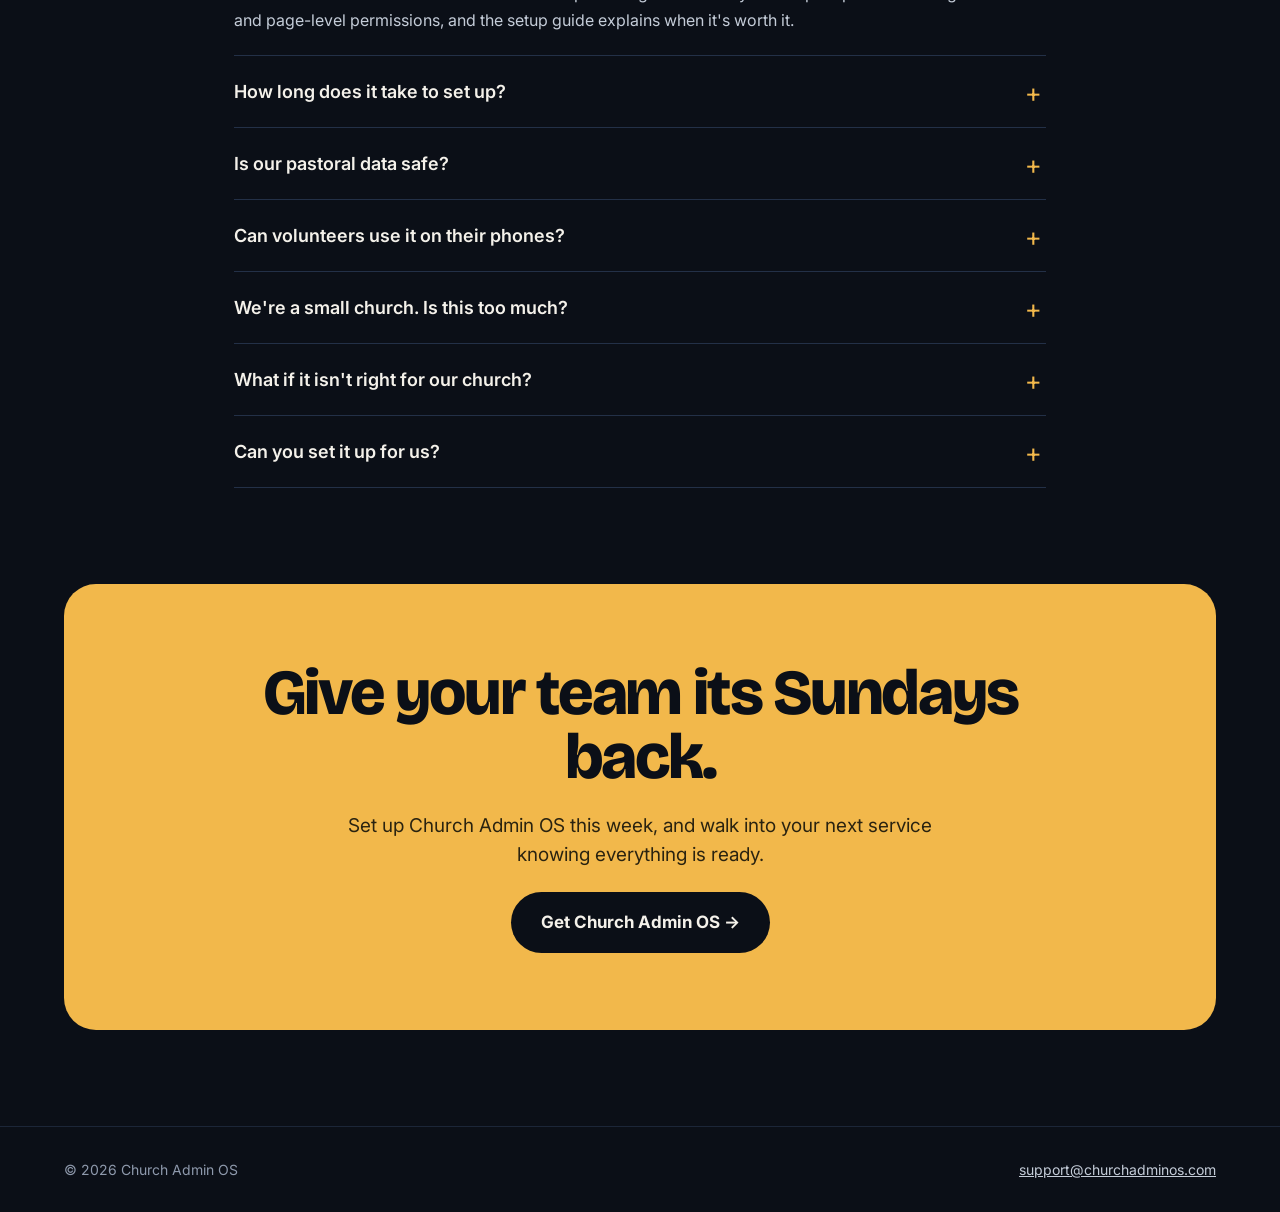
==== commit 5d8b0a55: "Footer: show Church Admin OS only Co-Authored-By: Claude Opus 5.5 <noreply@anthropic.com> Claude-Ses" ====
--- a/index.html
+++ b/index.html
@@ -290,7 +290,7 @@
 
 <footer class="foot">
   <div class="wrap foot-in">
-    <p>© <span id="year">2026</span> Church Admin OS · An Apex Digital Africa product</p>
+    <p>© <span id="year">2026</span> Church Admin OS</p>
     <p><a href="mailto:support@churchadminos.com">support@churchadminos.com</a></p>
   </div>
 </footer>
